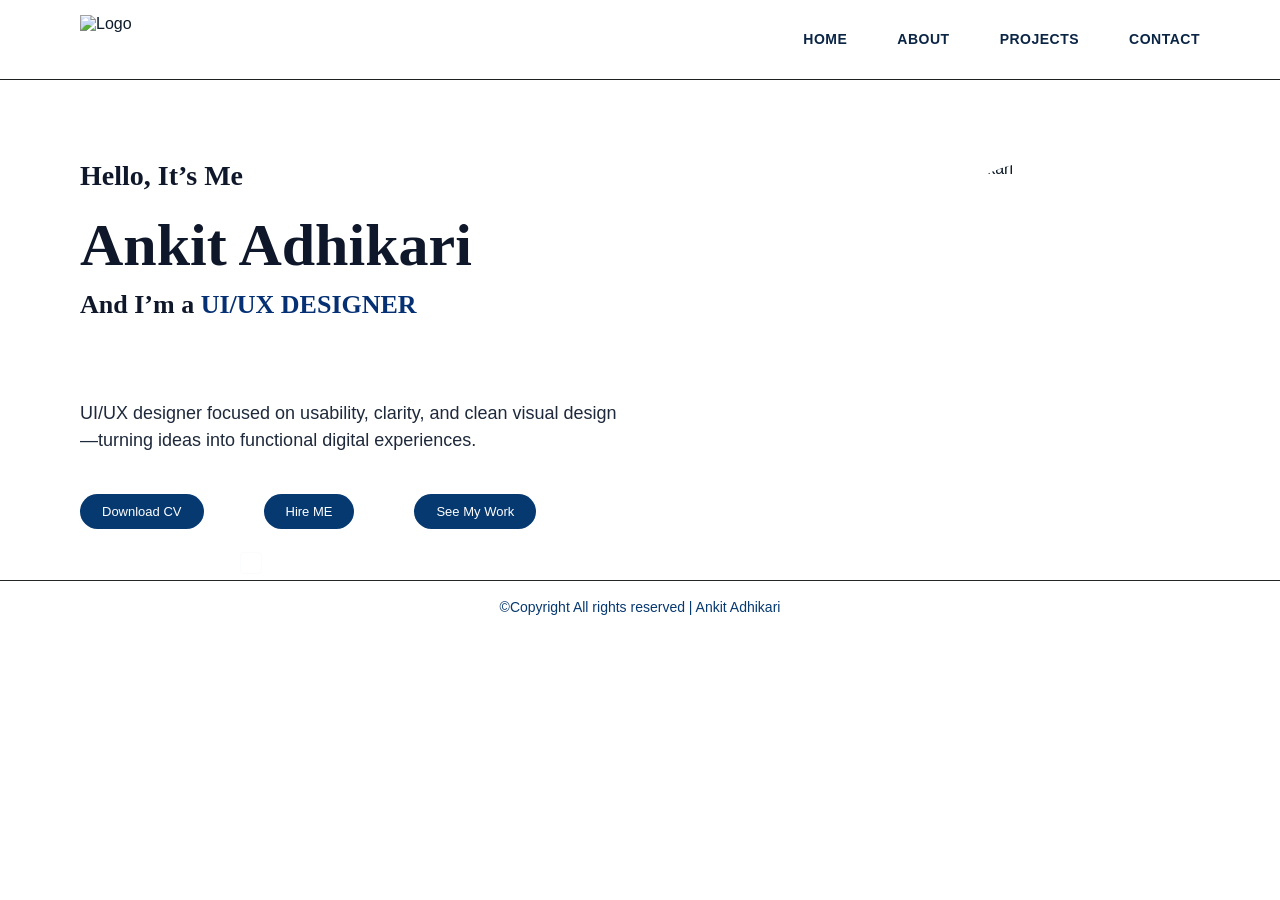
==== portfolio.html @ 626ab940 "Add files via upload" ====
<!DOCTYPE html>
<html lang="en">
<head>
    <meta charset="UTF-8">
    <meta name="viewport" content="width=device-width, initial-scale=1.0">
    <title>Ankit Adhikari - UI/UX Designer</title>
    <!-- Font Awesome for Social Media Icons -->
    <link rel="stylesheet" href="portfolio.css">
    <link rel="stylesheet" href="https://cdnjs.cloudflare.com/ajax/libs/font-awesome/7.3.1/css/all.min.css" 
    integrity="sha512-QeR2VH+lsBE5LSAe1Q5EnTBbe7XTBubt8dG93Y7gidEME9M9cSy9FvfHvcx2gMPkp1H5Dj4YaKufPRsAyon8Tf==" 
    crossorigin="anonymous" referrerpolicy="no-referrer" />
    <style>
       
    </style>
</head>
<body>

    <!-- Header Section -->
    <header>
           <div class="logo">
        <img src="logo.png" alt="Logo">
    </div>
        <nav>
            <ul>
                <li><a href="#home">HOME</a></li>
                <li><a href="#about">ABOUT</a></li>
                <li><a href="#projects">PROJECTS</a></li>
                <li><a href="#contact">CONTACT</a></li>
            </ul>
        </nav>
    </header>

    <!-- Main Hero Content -->
    <main>
        <div class="content">
            <h2 class="greeting">Hello, It’s Me</h2>
            <h1 class="name">Ankit Adhikari</h1>
            <h3 class="title">And I’m a <span>UI/UX DESIGNER</span></h3>
            
            <p class="bio">
                UI/UX designer focused on usability, clarity, and clean visual design—turning ideas into functional digital experiences.
            </p>

            <div class="action-row">
                <div class="btn-group">
                    <!-- Set to download your CV file -->
                    <a href="Ankit_Adhikari_CV (2).pdf" download class="btn">Download CV</a>
                    <a href="Ankit_Adhikari_CV (2).pdf" download class="btn">Hire ME</a>
                    <!-- Pointed to Behance for 'See My Work' (replace # with your Behance URL) -->
                    <a href="https://www.linkedin.com/in/ankit-adhikari-2179b92a2" target="_blank" class="btn">See My Work</a>
                </div>
                <div class="social-links">
                    <a href="https://www.facebook.com/ankit.adhikari.9231" aria-label="Facebook"><i class="fa-brands fa-facebook"></i></a>
                    <a href="https://www.instagram.com/_ankit_adhikari/" aria-label="Instagram"><i class="fa-brands fa-instagram"></i></a>
                    <a href="www.youtube.com/@ankitadhikari4439" aria-label="YouTube"><i class="fa-brands fa-youtube"></i></a>
                    <!-- Connected to your LinkedIn profile -->
                    <a href="https://www.linkedin.com/in/ankit-adhikari-2179b92a2" target="_blank" aria-label="LinkedIn"><i class="fa-brands fa-linkedin-in"></i></a>
                    <a href="#" class="x-twitter" aria-label="X"></a>
                </div>
            </div>
        </div>

        <div class="image-container">
            <!-- Embedded image file reference -->
            <img src="profile-pic (1) - Copy.png" alt="Ankit Adhikari">
        </div>
    </main>

    <!-- Footer Section -->
    <footer>
        &copy;Copyright All rights reserved | Ankit Adhikari
    </footer>

</body>
</html>
---- portfolio.css ----
* {
            margin: 0;
            padding: 0;
            box-sizing: border-box;
            font-family: -apple-system, BlinkMacSystemFont, "Segoe UI", Roboto, Helvetica, Arial, sans-serif;
        }

        body {
            background-color: #ffffff;
            color: #0d1b2a;
            display: flex;
            flex-direction: column;
            min-height: 100vh;
        }

        header {
        position: relative;
        height: 80px;
        align-items: center;
        padding: 20px 8%; 
        border-bottom: 1px solid #1e2022;
         }

        .logo img {
            width: 80px;
            height: auto;
            position: absolute;
            top: 15px;
            left: 80px;
        }

        nav {
            position: absolute;
            top: 30px;
             right: 80px;
            }



        nav ul {
            font-family: Arial, Helvetica, sans-serif;
            display: flex;
            list-style: none;
            gap: 50px;
        }

        nav a {
            text-decoration: none;
            color: #0b2545;
            font-weight: 700;
            font-size: 14px;
            letter-spacing: 0.5px;
            transition: color 0.2s ease;
        }

        nav a:hover {
            color: #1a5ef3;
        }

        /* Main Hero Section */
        main {
            min-height: 500px;
            display: flex;
            align-items: flex-start;
            justify-content: space-between;
            padding: 80px 80px 0;
            box-sizing: border-box;
             }
        

        .content {
            max-width: 550px;
        }

        .greeting {
            font-family: Georgia, 'Times New Roman', Times, serif;
            font-size: 28px;
            font-weight: bold;
            color: #0f172a;
            margin-bottom: 20px;
        }

        .name {
            font-family: Georgia, 'Times New Roman', Times, serif;
            font-size: 60px;
            font-weight: bold;
            color: #0f172a;
            line-height: 1.1;
            margin-bottom: 12px;
        }

        .title {
            font-family: Georgia, 'Times New Roman', Times, serif;
            font-size: 26px;
            font-weight: bold;
            color: #0f172a;
            margin-bottom: 80px;
        }

        .title span {
            color: #053174;
            font-family: inherit;
        }

        .bio {
            font-size: 18px;
            color: #1e293b;
            line-height: 1.5;
            margin-bottom: 40px;
        }

        /* Action Row: Buttons & Social Icons */
        .action-row {
            display: flex;
            justify-content: space-between;
            align-items: center;
            flex-wrap: wrap;
            gap: 20px;
        }

        .btn-group {
            display: flex;
            gap: 60px;
        }

        .btn {
            display: inline-block;
            padding: 10px 22px;
            background-color: #063970;
            color: #ffffff;
            text-decoration: none;
            border-radius: 20px;
            font-size: 13px;
            font-weight: 500;
            transition: background-color 0.2s ease;
        }

        .btn:hover {
            background-color: #002244;
        }

        .social-links {
            display: flex;
            gap: 12px;
        }

        .social-links a {
            display: flex;
            align-items: center;
            justify-content: center;
            width: 28px;
            height: 28px;
            border-radius: 4px;
            color: #063970;
            text-decoration: none;
            font-size: 18px;
            transition: transform 0.2s ease;
        }

        .social-links a.x-twitter {
            border: 1.5px solid #fbfcfd;
            width: 22px;
            height: 22px;
            font-size: 12px;
            font-weight: bold;
            align-self: center;
        }

        .social-links a:hover {
            transform: translateY(-2px);
        }

        /* Profile Image Container */
        .image-container {
            position: relative;
            width: 300px;
            height: 300px;
            border-radius: 50%;
            overflow: hidden;
            display: flex;
            justify-content: center;
            align-items: center;
        }

        .image-container img {
            width: 100%;
            height: 100%;
            object-fit: cover;
        }

        /* Footer */
        footer {
            text-align: center;
            padding: 18px;
            border-top: 1px solid #232629;
            font-size: 14px;
            color: #063970;
        }

        /* Responsive Design */
        @media (max-width: 900px) {
            main {
                flex-direction: column-reverse;
                justify-content: center;
                padding: 40px 8%;
                gap: 40px;
                text-align: center;
            }

            .action-row {
                justify-content: center;
            }

            .image-container {
                width: 280px;
                height: 280px;
            }

            .name {
                font-size: 40px;
            }
        }
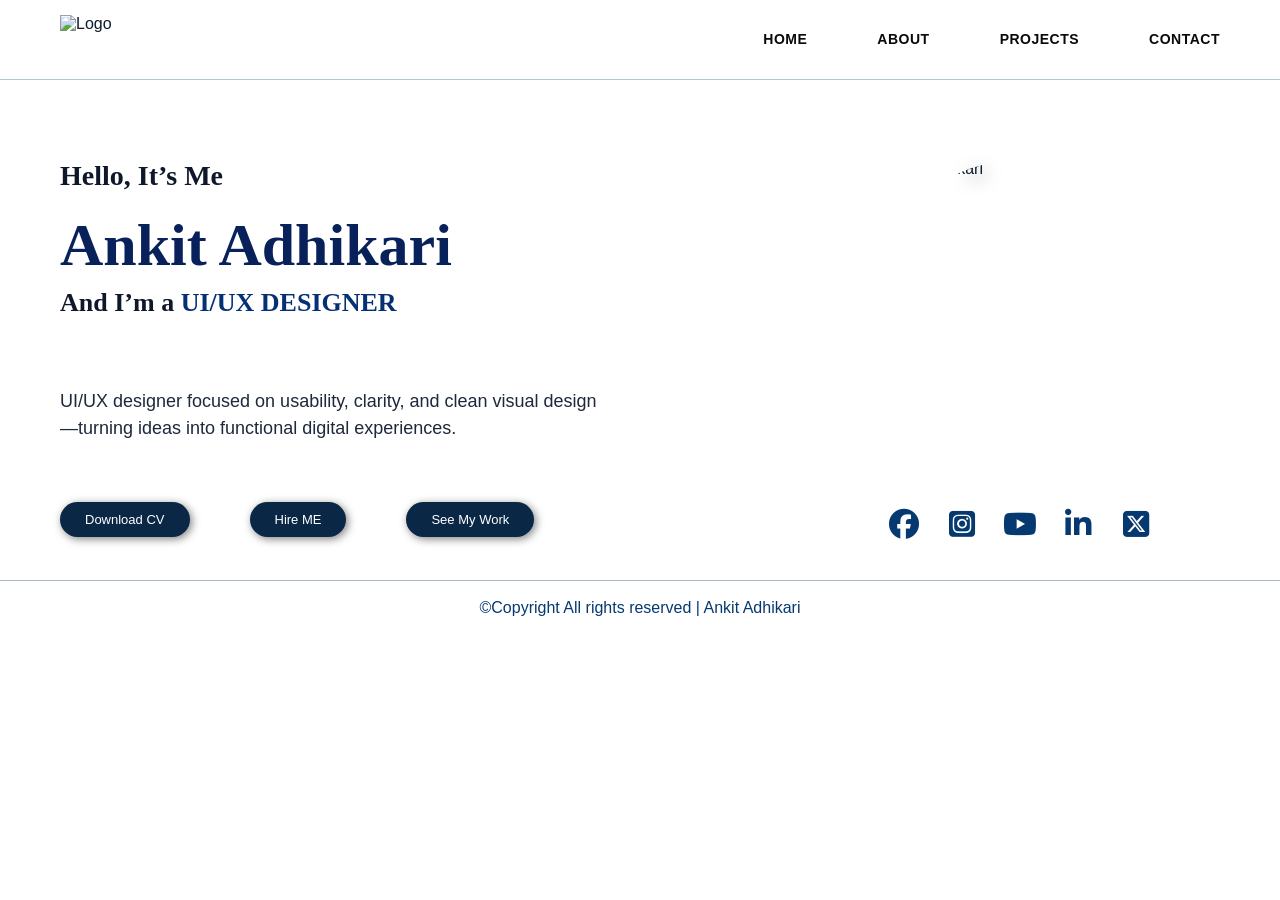
==== commit 83e56419: "Update portfolio.html" ====
--- a/portfolio.html
+++ b/portfolio.html
@@ -3,15 +3,15 @@
 <head>
     <meta charset="UTF-8">
     <meta name="viewport" content="width=device-width, initial-scale=1.0">
+
     <title>Ankit Adhikari - UI/UX Designer</title>
-    <!-- Font Awesome for Social Media Icons -->
+
+    <!-- Font Awesome -->
+    <link rel="stylesheet"
+          href="https://cdnjs.cloudflare.com/ajax/libs/font-awesome/6.7.2/css/all.min.css">
+
+    <!-- Your CSS -->
     <link rel="stylesheet" href="portfolio.css">
-    <link rel="stylesheet" href="https://cdnjs.cloudflare.com/ajax/libs/font-awesome/7.3.1/css/all.min.css" 
-    integrity="sha512-QeR2VH+lsBE5LSAe1Q5EnTBbe7XTBubt8dG93Y7gidEME9M9cSy9FvfHvcx2gMPkp1H5Dj4YaKufPRsAyon8Tf==" 
-    crossorigin="anonymous" referrerpolicy="no-referrer" />
-    <style>
-       
-    </style>
 </head>
 <body>
 
@@ -49,20 +49,21 @@
                     <!-- Pointed to Behance for 'See My Work' (replace # with your Behance URL) -->
                     <a href="https://www.linkedin.com/in/ankit-adhikari-2179b92a2" target="_blank" class="btn">See My Work</a>
                 </div>
-                <div class="social-links">
-                    <a href="https://www.facebook.com/ankit.adhikari.9231" aria-label="Facebook"><i class="fa-brands fa-facebook"></i></a>
-                    <a href="https://www.instagram.com/_ankit_adhikari/" aria-label="Instagram"><i class="fa-brands fa-instagram"></i></a>
-                    <a href="www.youtube.com/@ankitadhikari4439" aria-label="YouTube"><i class="fa-brands fa-youtube"></i></a>
-                    <!-- Connected to your LinkedIn profile -->
-                    <a href="https://www.linkedin.com/in/ankit-adhikari-2179b92a2" target="_blank" aria-label="LinkedIn"><i class="fa-brands fa-linkedin-in"></i></a>
-                    <a href="#" class="x-twitter" aria-label="X"></a>
-                </div>
+                
             </div>
         </div>
 
         <div class="image-container">
             <!-- Embedded image file reference -->
-            <img src="profile-pic (1) - Copy.png" alt="Ankit Adhikari">
+            <img src="profile.png" alt="Ankit Adhikari">
+            <div class="social-links">
+                    <a href="https://www.facebook.com/ankit.adhikari.9231" aria-label="Facebook"><i class="fa-brands fa-facebook"></i></a>
+                    <a href="https://www.instagram.com/_ankit_adhikari/" aria-label="Instagram"><i class="fa-brands fa-square-instagram"></i></a>
+                    <a href="www.youtube.com/@ankitadhikari4439" aria-label="YouTube"><i class="fa-brands fa-youtube"></i></a>
+                    <!-- Connected to your LinkedIn profile -->
+                    <a href="https://www.linkedin.com/in/ankit-adhikari-2179b92a2" target="_blank" aria-label="LinkedIn"><i class="fa-brands fa-linkedin-in"></i></a>
+                    <a href="#" aria-label="X"><i class="fa-brands fa-square-x-twitter"></i></a>
+                </div>
         </div>
     </main>
 
@@ -72,4 +73,4 @@
     </footer>
 
 </body>
-</html>+</html>
--- a/portfolio.css
+++ b/portfolio.css
@@ -18,7 +18,7 @@
         height: 80px;
         align-items: center;
         padding: 20px 8%; 
-        border-bottom: 1px solid #1e2022;
+        border-bottom: 1px solid #b5c6d3;
          }
 
         .logo img {
@@ -26,13 +26,17 @@
             height: auto;
             position: absolute;
             top: 15px;
-            left: 80px;
+            left: 60px;
+            transition: transform 0.2s ease;
+        }
+        .logo img:hover{
+             transform: translateY(-3px);
         }
 
         nav {
             position: absolute;
             top: 30px;
-             right: 80px;
+             right: 60px;
             }
 
 
@@ -41,12 +45,12 @@
             font-family: Arial, Helvetica, sans-serif;
             display: flex;
             list-style: none;
-            gap: 50px;
+            gap: 70px;
         }
 
         nav a {
             text-decoration: none;
-            color: #0b2545;
+            color: #090a0a;
             font-weight: 700;
             font-size: 14px;
             letter-spacing: 0.5px;
@@ -54,7 +58,8 @@
         }
 
         nav a:hover {
-            color: #1a5ef3;
+            color: #0c74d6;
+            text-decoration: underline;
         }
 
         /* Main Hero Section */
@@ -63,7 +68,7 @@
             display: flex;
             align-items: flex-start;
             justify-content: space-between;
-            padding: 80px 80px 0;
+            padding: 80px 60px 0;
             box-sizing: border-box;
              }
         
@@ -84,9 +89,9 @@
             font-family: Georgia, 'Times New Roman', Times, serif;
             font-size: 60px;
             font-weight: bold;
-            color: #0f172a;
+            color: #09215a;
             line-height: 1.1;
-            margin-bottom: 12px;
+            margin-bottom: 10px;
         }
 
         .title {
@@ -94,7 +99,7 @@
             font-size: 26px;
             font-weight: bold;
             color: #0f172a;
-            margin-bottom: 80px;
+            margin-bottom: 70px;
         }
 
         .title span {
@@ -106,7 +111,7 @@
             font-size: 18px;
             color: #1e293b;
             line-height: 1.5;
-            margin-bottom: 40px;
+            margin-bottom: 60px;
         }
 
         /* Action Row: Buttons & Social Icons */
@@ -115,7 +120,7 @@
             justify-content: space-between;
             align-items: center;
             flex-wrap: wrap;
-            gap: 20px;
+            gap: 50px;
         }
 
         .btn-group {
@@ -125,75 +130,83 @@
 
         .btn {
             display: inline-block;
-            padding: 10px 22px;
-            background-color: #063970;
+            padding: 10px 25px;
+            background-color: #0a2746;
             color: #ffffff;
             text-decoration: none;
             border-radius: 20px;
             font-size: 13px;
             font-weight: 500;
-            transition: background-color 0.2s ease;
+            transition: transform 0.2s ease;
+            filter: drop-shadow(2px 2px 4px rgba(0, 0, 0, 0.5));
         }
 
         .btn:hover {
-            background-color: #002244;
-        }
-
-        .social-links {
-            display: flex;
-            gap: 12px;
-        }
-
-        .social-links a {
-            display: flex;
-            align-items: center;
-            justify-content: center;
-            width: 28px;
-            height: 28px;
-            border-radius: 4px;
-            color: #063970;
-            text-decoration: none;
-            font-size: 18px;
-            transition: transform 0.2s ease;
-        }
-
-        .social-links a.x-twitter {
-            border: 1.5px solid #fbfcfd;
-            width: 22px;
-            height: 22px;
-            font-size: 12px;
-            font-weight: bold;
-            align-self: center;
-        }
-
-        .social-links a:hover {
-            transform: translateY(-2px);
-        }
-
+            background-color: #0c6ecf;
+            transform: translateY(-3px);
+        }
+
+       .social-links {
+    display: flex;
+    justify-content: center;
+    align-items: center;
+    gap: 30px;
+    margin-top: 50px;
+}
+
+.social-links a {
+    
+    display: flex;
+    align-items: center;
+    justify-content: center;
+
+    width: 28px;
+    height: 28px;
+
+    color: #063970;
+    text-decoration: none;
+    font-size: 30px;
+
+    transition: transform 0.2s ease;
+}
+
+.social-links a:hover {
+    transform: translateY(-3px);
+}
         /* Profile Image Container */
-        .image-container {
-            position: relative;
-            width: 300px;
-            height: 300px;
-            border-radius: 50%;
-            overflow: hidden;
-            display: flex;
-            justify-content: center;
-            align-items: center;
-        }
-
-        .image-container img {
-            width: 100%;
-            height: 100%;
-            object-fit: cover;
-        }
-
+       .image-container {
+    position: relative;
+    width: 300px;
+    height: auto;
+    border-radius: 0;
+    overflow: visible;
+
+    display: flex;
+    flex-direction: column;
+    justify-content: flex-start;
+    align-items: center;
+
+    margin-right: 50px;
+}
+
+       .image-container img {
+        filter: drop-shadow(4px 4px 8px rgba(0, 0, 0, 0.5));
+    width: 300px;
+    height: 300px;
+    border-radius: 50%;
+    object-fit: cover;
+    transition: transform 0.2s ease;
+}
+       .image-container img:hover {
+   transform: translateY(-5px);
+}
+   
         /* Footer */
         footer {
             text-align: center;
             padding: 18px;
-            border-top: 1px solid #232629;
-            font-size: 14px;
+            border-top: 1px solid #a8b9ca;
+            font-size: 16px;
             color: #063970;
         }
 
@@ -219,4 +232,4 @@
             .name {
                 font-size: 40px;
             }
-        }+        }
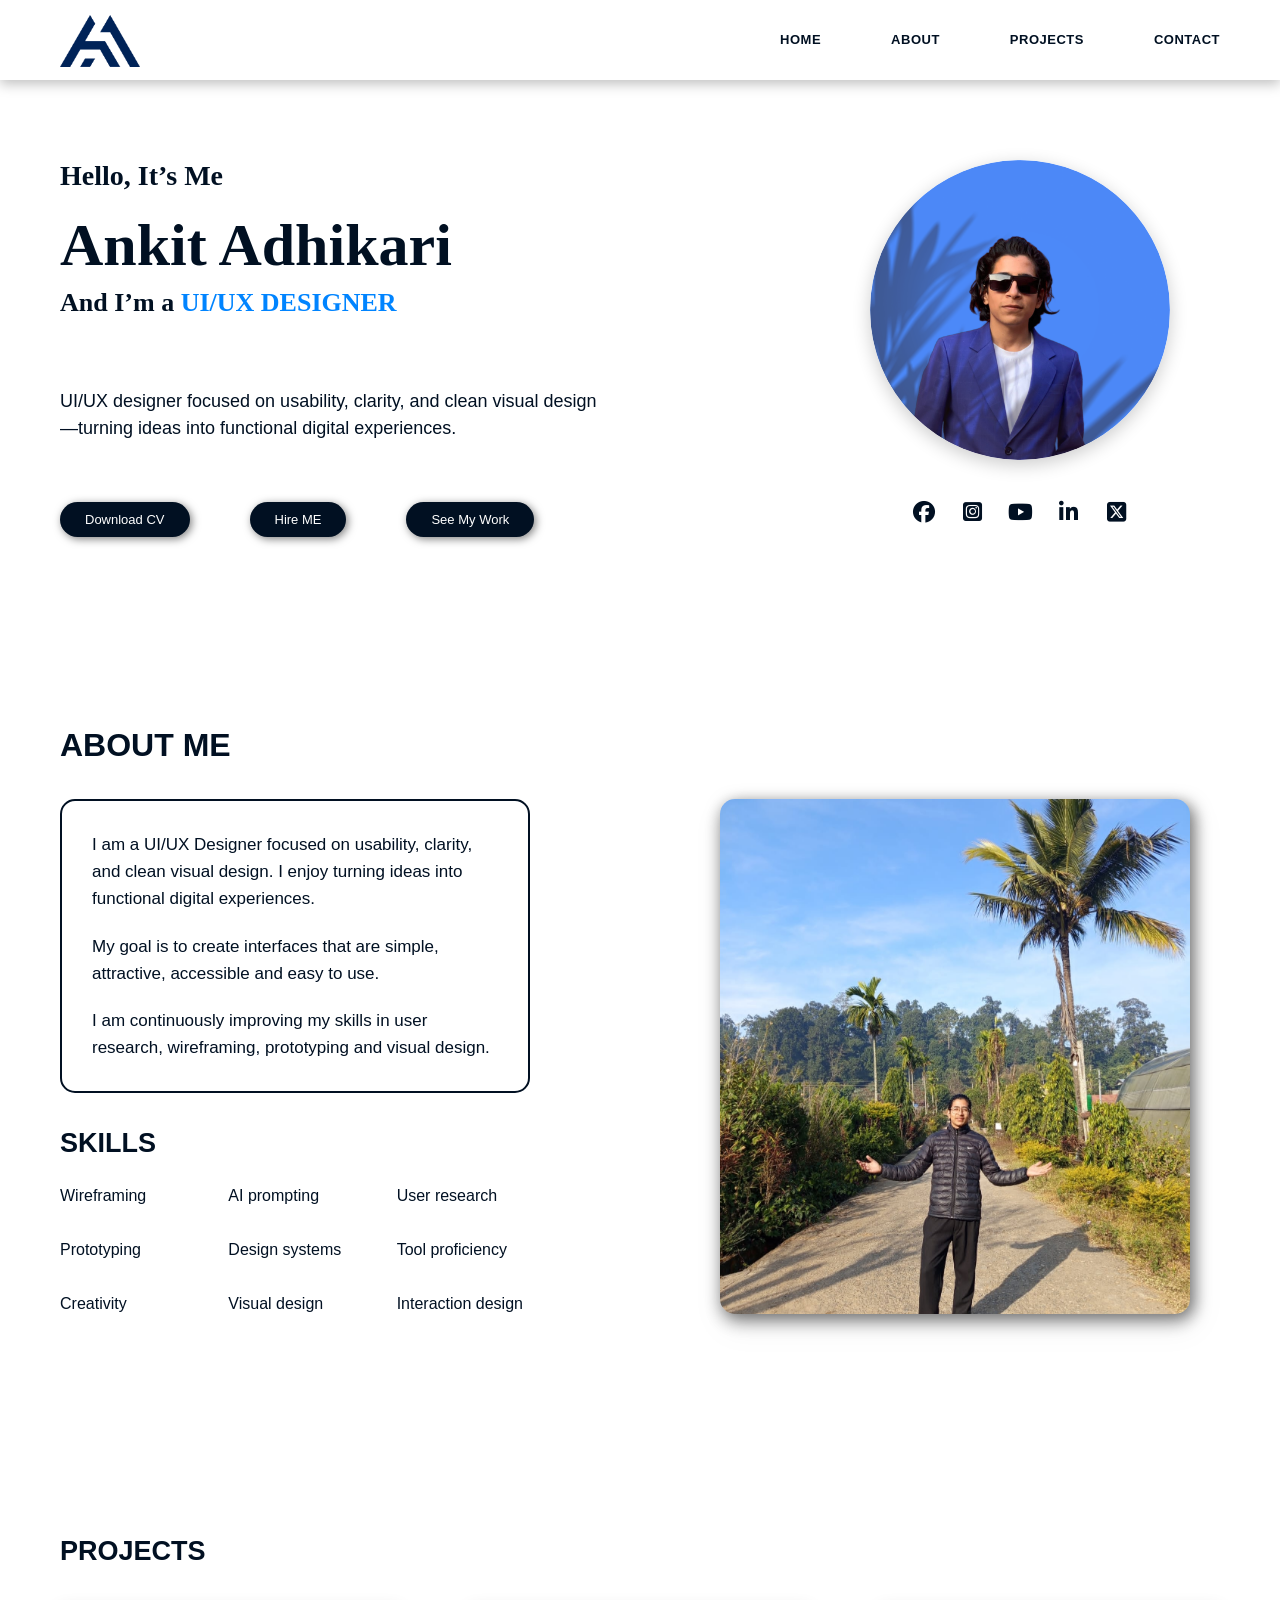
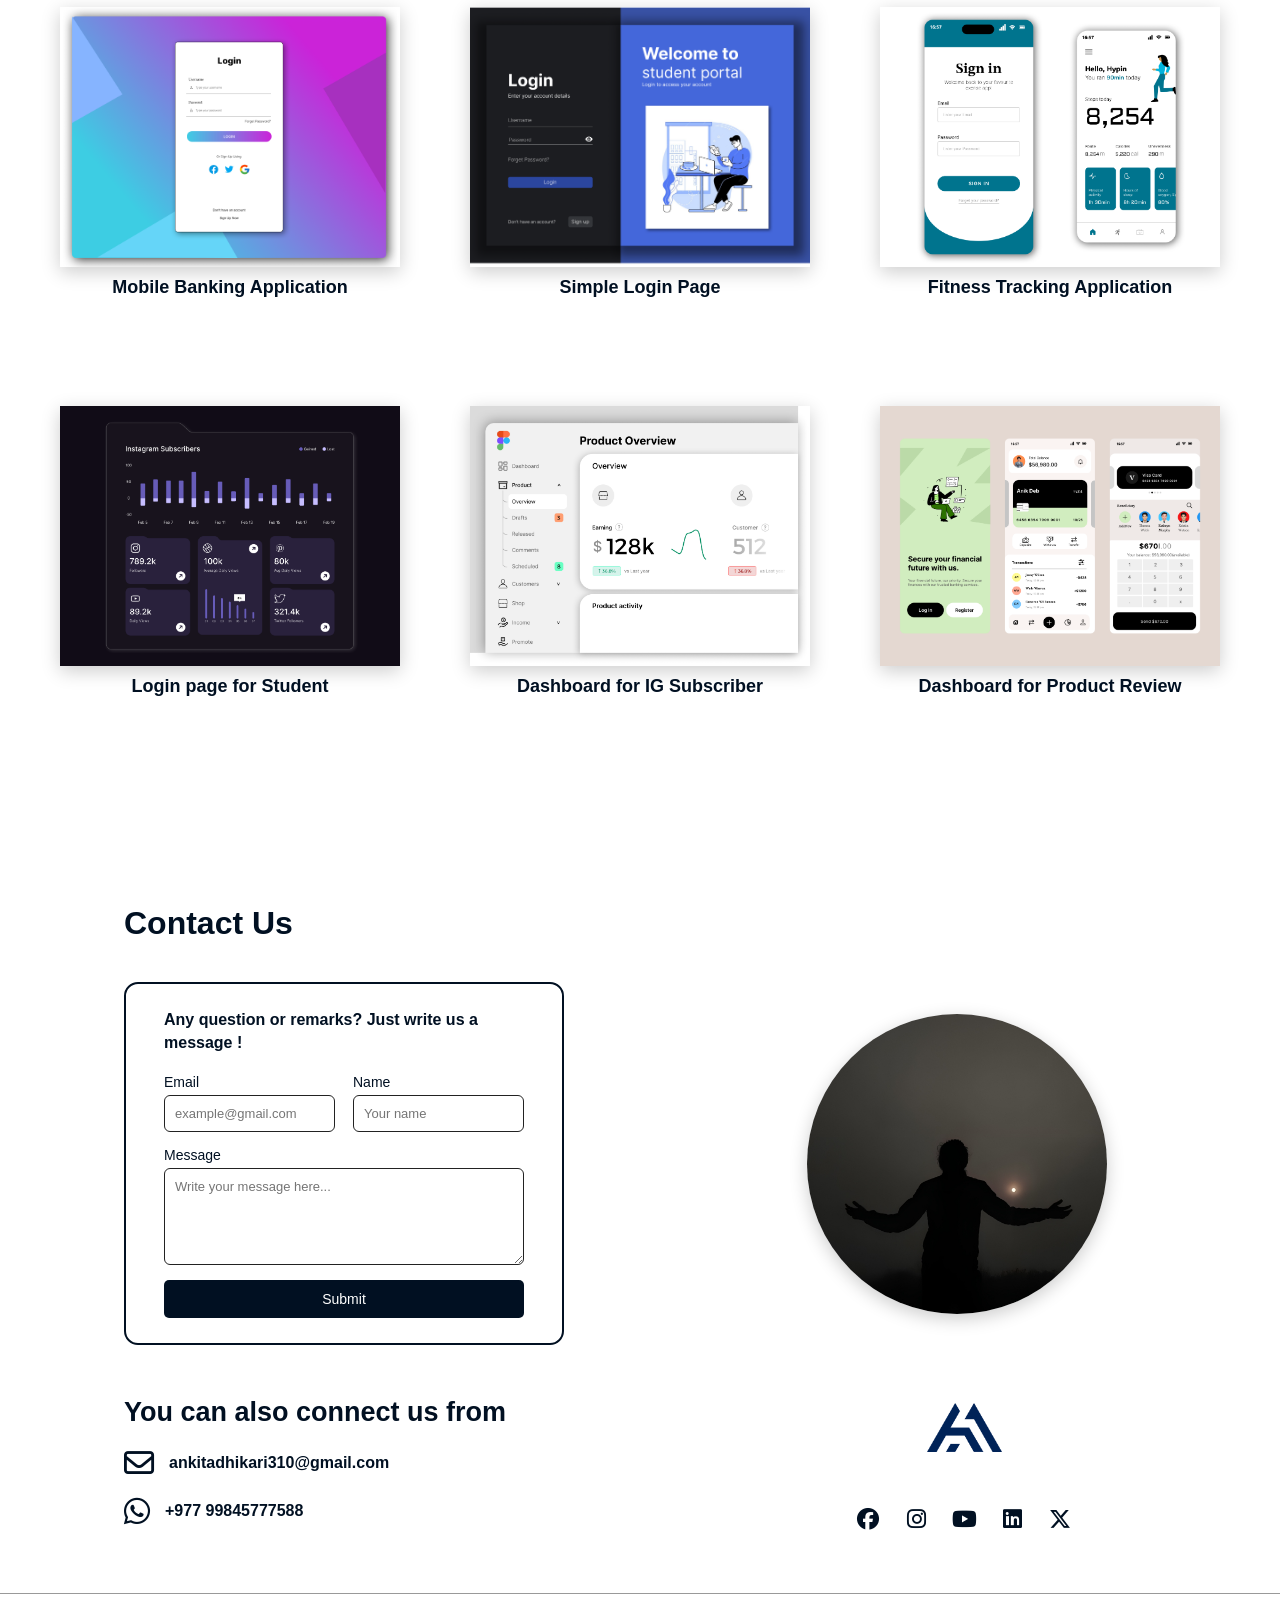
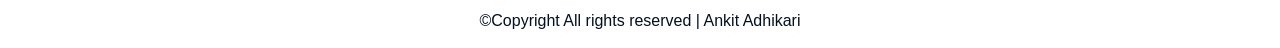
==== commit 3a27070c: "Add files via upload" ====
--- a/portfolio.html
+++ b/portfolio.html
@@ -15,10 +15,10 @@
 </head>
 <body>
 
-    <!-- Header Section -->
+   <div id="header"><!-- Header Section -->
     <header>
-           <div class="logo">
-        <img src="logo.png" alt="Logo">
+           <div class="logo"><a href="portfolio.html"><img src="logoblue.png" alt="Logo"></a>
+        
     </div>
         <nav>
             <ul>
@@ -29,12 +29,12 @@
             </ul>
         </nav>
     </header>
-
+</div> 
     <!-- Main Hero Content -->
-    <main>
+    <main id="home">
         <div class="content">
             <h2 class="greeting">Hello, It’s Me</h2>
-            <h1 class="name">Ankit Adhikari</h1>
+            <span id="name"><h1 class="name">Ankit Adhikari</h1></span>
             <h3 class="title">And I’m a <span>UI/UX DESIGNER</span></h3>
             
             <p class="bio">
@@ -56,7 +56,7 @@
         <div class="image-container">
             <!-- Embedded image file reference -->
             <img src="profile.png" alt="Ankit Adhikari">
-            <div class="social-links">
+            <div class="social-icons">
                     <a href="https://www.facebook.com/ankit.adhikari.9231" aria-label="Facebook"><i class="fa-brands fa-facebook"></i></a>
                     <a href="https://www.instagram.com/_ankit_adhikari/" aria-label="Instagram"><i class="fa-brands fa-square-instagram"></i></a>
                     <a href="www.youtube.com/@ankitadhikari4439" aria-label="YouTube"><i class="fa-brands fa-youtube"></i></a>
@@ -67,10 +67,314 @@
         </div>
     </main>
 
+      <main>
+        <section class="about-page" id="about">
+            <h1 class="page-title">
+                ABOUT ME
+            </h1>
+
+            <div class="about-container">
+                <!-- LEFT SIDE -->
+                <div class="about-content">
+                    <div class="about-box">
+                        <p>
+                            I am a UI/UX Designer focused on usability,
+                            clarity, and clean visual design. I enjoy
+                            turning ideas into functional digital
+                            experiences.
+                        </p>
+                        <p>
+                            My goal is to create interfaces that are
+                            simple, attractive, accessible and easy
+                            to use.
+                        </p>
+                        <p>
+                            I am continuously improving my skills in
+                            user research, wireframing, prototyping
+                            and visual design.
+                        </p>
+                    </div>
+
+                    <!-- SKILLS -->
+                    <h2 class="section-heading">
+                        SKILLS
+                    </h2>
+                    <div class="skills-grid">
+                        <span>Wireframing</span>
+                        <span>AI prompting</span>
+                        <span>User research</span>
+
+                        <span>Prototyping</span>
+                        <span>Design systems</span>
+                        <span>Tool proficiency</span>
+
+                        <span>Creativity</span>
+                        <span>Visual design</span>
+                        <span>Interaction design</span>
+
+                      </div>
+                </div>
+
+                <!-- RIGHT SIDE IMAGE -->
+
+                <div class="about-image">
+                    <!-- ================================
+                         PUT YOUR IMAGE HERE
+                         Change about.jpg to your image
+                         ================================ -->
+
+                    <img src="about.jpg"
+                         alt="Ankit Adhikari">
+                </div>
+            </div>
+        </section>
+    </main>
+
+    <main>
+        <section class="projects-page" id="projects">
+            <h1 class="page-title">
+                PROJECTS
+            </h1>
+            <div class="projects-grid">
+                <!-- PROJECT 1 -->
+                <div class="project-card">
+                    <!-- PUT YOUR PROJECT 1 IMAGE HERE -->
+                    <img src="prac 1.png"
+                         alt="Mobile Banking Application">
+                    <h2>
+                        Mobile Banking Application
+                    </h2>
+                </div>
+                <!-- PROJECT 2 -->
+                <div class="project-card">
+                    <!-- PUT YOUR PROJECT 2 IMAGE HERE -->
+                    <img src="prac 2.png"
+                         alt="Simple Login Page">
+                    <h2>
+                        Simple Login Page
+                    </h2>
+                </div>
+
+                <!-- PROJECT 3 -->
+                <div class="project-card">
+                    <!-- PUT YOUR PROJECT 3 IMAGE HERE -->
+                    <img src="prac 3.png"
+                         alt="Fitness Tracking Application">
+                    <h2>
+                        Fitness Tracking Application
+                    </h2>
+                </div>
+
+                <!-- PROJECT 4 -->
+                <div class="project-card">
+                    <!-- PUT YOUR PROJECT 4 IMAGE HERE -->
+                    <img src="prac 4.png"
+                         alt="Student Portal">
+                    <h2>
+                        Login page for Student
+                    </h2>
+                </div>
+
+                <!-- PROJECT 5 -->
+                <div class="project-card">
+                    <!-- PUT YOUR PROJECT 5 IMAGE HERE -->
+                    <img src="prac 5.png"
+                         alt="Instagram Subscriber Dashboard">
+                    <h2>
+                        Dashboard for IG Subscriber
+                    </h2>
+                </div>
+
+                <!-- PROJECT 6 -->
+                <div class="project-card">
+                    <!-- PUT YOUR PROJECT 6 IMAGE HERE -->
+                    <img src="prac 6.png"
+                         alt="Product Review Dashboard">
+                    <h2>
+                        Dashboard for Product Review
+                    </h2>
+                </div>
+            </div>
+        </section>
+    </main>
+<main>
+    <section class="contact-page" id="contact">
+
+        <h1 class="contact-title">
+            Contact Us
+        </h1>
+
+
+        <!-- ================= MAIN CONTACT AREA ================= -->
+
+        <div class="contact-content">
+
+            <!-- CONTACT FORM -->
+            <div class="contact-box">
+
+                <h2>
+                    Any question or remarks?
+                    Just write us a message !
+                </h2>
+
+                <form>
+
+                    <div class="form-row">
+
+                        <div class="form-group">
+                            <label for="email">
+                                Email
+                            </label>
+
+                            <input
+                                type="email"
+                                id="email"
+                                placeholder="example@gmail.com"
+                                required>
+                        </div>
+
+
+                        <div class="form-group">
+                            <label for="name">
+                                Name
+                            </label>
+
+                            <input
+                                type="text"
+                                id="name"
+                                placeholder="Your name"
+                                required>
+                        </div>
+
+                    </div>
+
+
+                    <div class="form-group full">
+
+                        <label for="message">
+                            Message
+                        </label>
+
+                        <textarea
+                            id="message"
+                            placeholder="Write your message here..."
+                            rows="5"></textarea>
+
+                    </div>
+
+
+                    <button type="submit">
+                        Submit
+                    </button>
+
+                </form>
+
+            </div>
+
+
+            <!-- RIGHT SIDE IMAGE -->
+            <div class="contact-image">
+
+                <img src="ankit.png"
+                     alt="Ankit Adhikari">
+
+            </div>
+
+        </div>
+
+
+        <!-- ================= CONNECT ================= -->
+
+        <section class="connect-section">
+
+
+            <!-- LEFT SIDE -->
+            <div class="connect-left">
+
+                <h2>
+                    You can also connect us from
+                </h2>
+
+
+                <div class="contact-details">
+
+                    <!-- EMAIL -->
+                    <div class="contact-item">
+
+                        <i class="fa-regular fa-envelope"></i>
+
+                        <a href="mailto:ankitadhikari310@gmail.com">
+                            ankitadhikari310@gmail.com
+                        </a>
+
+                    </div>
+
+
+                    <!-- WHATSAPP -->
+                    <div class="contact-item">
+
+                        <i class="fa-brands fa-whatsapp"></i>
+
+                        <a href="tel:+97799845777588">
+                            +977 99845777588
+                        </a>
+
+                    </div>
+
+                </div>
+
+            </div>
+
+
+            <!-- RIGHT SIDE: LOGO + SOCIALS -->
+
+            <div class="connect-right">
+
+                <!-- LOGO -->
+                <div class="contact-logo">
+<a href="portfolio.html"><img src="logoblue.png"
+                         alt="Ankit Adhikari Logo"></a>
+                    
+
+                </div>
+
+
+                <!-- SOCIAL ICONS -->
+                <div class="social-icons">
+
+                    <a href="#" aria-label="Facebook">
+                        <i class="fa-brands fa-facebook"></i>
+                    </a>
+
+                    <a href="#" aria-label="Instagram">
+                        <i class="fa-brands fa-instagram"></i>
+                    </a>
+
+                    <a href="#" aria-label="YouTube">
+                        <i class="fa-brands fa-youtube"></i>
+                    </a>
+
+                    <a href="#" aria-label="LinkedIn">
+                        <i class="fa-brands fa-linkedin"></i>
+                    </a>
+
+                    <a href="#" aria-label="X">
+                        <i class="fa-brands fa-x-twitter"></i>
+                    </a>
+
+                </div>
+
+            </div>
+
+        </section>
+
+    </section>
+</main>
+
     <!-- Footer Section -->
     <footer>
         &copy;Copyright All rights reserved | Ankit Adhikari
     </footer>
 
 </body>
-</html>
+</html>
--- a/portfolio.css
+++ b/portfolio.css
@@ -4,7 +4,15 @@
             box-sizing: border-box;
             font-family: -apple-system, BlinkMacSystemFont, "Segoe UI", Roboto, Helvetica, Arial, sans-serif;
         }
-
+        html {
+    scroll-behavior: smooth;
+}
+.about-page,
+#home,
+#projects,
+#contact {
+    scroll-margin-top: 100px;
+}
         body {
             background-color: #ffffff;
             color: #0d1b2a;
@@ -12,13 +20,26 @@
             flex-direction: column;
             min-height: 100vh;
         }
+        #header{
+            background-color: #fff;
+
+        }
 
         header {
-        position: relative;
+             position: fixed;
+    
+    left: 0;
+    width: 100%;
+    z-index: 1000;
+     
+        top:0;
+      
         height: 80px;
         align-items: center;
         padding: 20px 8%; 
-        border-bottom: 1px solid #b5c6d3;
+       
+        background-color: white;
+        box-shadow: 0 4px 12px rgba(0, 0, 0, 0.25);
          }
 
         .logo img {
@@ -42,25 +63,27 @@
 
 
         nav ul {
-            font-family: Arial, Helvetica, sans-serif;
+            font-family: 'Times New Roman', Times, serif;
             display: flex;
             list-style: none;
             gap: 70px;
         }
 
-        nav a {
-            text-decoration: none;
-            color: #090a0a;
-            font-weight: 700;
-            font-size: 14px;
-            letter-spacing: 0.5px;
-            transition: color 0.2s ease;
-        }
-
-        nav a:hover {
-            color: #0c74d6;
-            text-decoration: underline;
-        }
+     nav a {
+    display: inline-block;
+    text-decoration: none;
+    color: #011022;
+    font-weight: 700;
+    font-size: 13px;
+    letter-spacing: 0.5px;
+
+    transition: color 0.3s ease, transform 0.3s ease;
+}
+
+nav a:hover {
+    color: #0084ff;
+    transform: translateY(-3px);
+}
 
         /* Main Hero Section */
         main {
@@ -70,6 +93,7 @@
             justify-content: space-between;
             padding: 80px 60px 0;
             box-sizing: border-box;
+            padding-top: 160px;
              }
         
 
@@ -81,7 +105,7 @@
             font-family: Georgia, 'Times New Roman', Times, serif;
             font-size: 28px;
             font-weight: bold;
-            color: #0f172a;
+            color: #011022;
             margin-bottom: 20px;
         }
 
@@ -89,27 +113,30 @@
             font-family: Georgia, 'Times New Roman', Times, serif;
             font-size: 60px;
             font-weight: bold;
-            color: #09215a;
+            color: #011022;
             line-height: 1.1;
             margin-bottom: 10px;
+        }
+        .name:hover{
+            color: #0084ff;
         }
 
         .title {
             font-family: Georgia, 'Times New Roman', Times, serif;
             font-size: 26px;
             font-weight: bold;
-            color: #0f172a;
+            color: #011022;
             margin-bottom: 70px;
         }
 
         .title span {
-            color: #053174;
+            color: #0084ff;
             font-family: inherit;
         }
 
         .bio {
             font-size: 18px;
-            color: #1e293b;
+            color: #011022;
             line-height: 1.5;
             margin-bottom: 60px;
         }
@@ -131,7 +158,7 @@
         .btn {
             display: inline-block;
             padding: 10px 25px;
-            background-color: #0a2746;
+            background-color: #011022;
             color: #ffffff;
             text-decoration: none;
             border-radius: 20px;
@@ -142,37 +169,43 @@
         }
 
         .btn:hover {
-            background-color: #0c6ecf;
+            background-color: #0084ff;
             transform: translateY(-3px);
         }
 
-       .social-links {
-    display: flex;
+/* =====================================================
+   SOCIAL ICONS
+   ===================================================== */
+
+.social-icons {
+      display: flex;
     justify-content: center;
     align-items: center;
     gap: 30px;
-    margin-top: 50px;
-}
-
-.social-links a {
-    
-    display: flex;
+    margin-top: 100px;
+}
+
+
+.social-icons a {
+   display: flex;
     align-items: center;
     justify-content: center;
-
     width: 28px;
     height: 28px;
-
-    color: #063970;
+    color: #011022;
     text-decoration: none;
     font-size: 30px;
-
     transition: transform 0.2s ease;
 }
 
-.social-links a:hover {
-    transform: translateY(-3px);
-}
+
+.social-icons a:hover {
+    color: #0084ff;
+    transform: translateY(-3px);
+}
+
+
+
         /* Profile Image Container */
        .image-container {
     position: relative;
@@ -187,49 +220,774 @@
     align-items: center;
 
     margin-right: 50px;
+   
 }
 
        .image-container img {
-        filter: drop-shadow(4px 4px 8px rgba(0, 0, 0, 0.5));
     width: 300px;
     height: 300px;
     border-radius: 50%;
     object-fit: cover;
+     margin-bottom: 20px;
+     /* Drop shadow like profile picture */
+    box-shadow: 0 5px 18px rgba(0, 0, 0, 0.20);
+
+    /* Smooth hover animation */
+    transition: transform 0.3s ease, box-shadow 0.3s ease;
+}
+
+       .image-container img:hover {
+      transform: translateY(-8px) scale(1.02);
+    box-shadow: 0 10px 25px rgba(0, 0, 0, 0.30);
+}
+
+.about-page {
+    width: calc(100% - 120px);
+    margin-top: 0px;
+    padding: 30px 0 100px;
+    box-sizing: border-box;
+}
+
+
+
+/* ================= ABOUT TITLE ================= */
+
+.about-page .page-title {
+    font-size: 32px;
+    color: #011022;
+    margin: 0 0 35px 0;
+    font-weight: 700;
+}
+
+
+/* =====================================================
+   ABOUT MAIN CONTAINER
+   ===================================================== */
+
+.about-container {
+    width: 100%;
+
+    display: grid;
+
+    /* Left content + right image */
+    grid-template-columns: 1fr 1fr;
+
+    /* Increase this to push image further right */
+    column-gap: 100px;
+
+    align-items: stretch;
+}
+
+
+/* =====================================================
+   LEFT SIDE
+   ABOUT + SKILLS
+   ===================================================== */
+
+.about-content {
+    display: flex;
+    flex-direction: column;
+    justify-content: space-between;
+    min-height: 515px;
+}
+
+
+/* =====================================================
+   ABOUT TEXT BOX
+   ===================================================== */
+
+.about-box {
+    width: 100%;
+    min-height: 250px;
+    box-sizing: border-box;
+    border: 2px solid #011022;
+    border-radius: 15px;
+    padding: 30px 30px;
+    display: flex;
+    flex-direction: column;
+    justify-content: center;
+    color: #011022;
+    font-size: 17px;
+    line-height: 1.6;
+}
+
+
+/* Paragraph spacing */
+.about-box p {
+    margin: 0 0 20px 0;
+}
+
+.about-box p:last-child {
+    margin-bottom: 0;
+}
+
+
+/* =====================================================
+   SKILLS
+   ===================================================== */
+
+.section-heading {
+    font-size: 27px;
+    color: #011022;
+    margin: 35px 0 25px 0;
+    font-weight: 700;
+}
+
+
+/* =====================================================
+   SKILLS GRID
+   ===================================================== */
+
+.skills-grid {
+    display: grid;
+    grid-template-columns:
+        repeat(3, 1fr);
+    column-gap: 35px;
+    row-gap: 30px;
+    color: #011022;
+    font-size: 16px;
+    font-weight: 500;
+    line-height: 1.5;
+}
+
+/* Each skill */
+
+.skills-grid span {
+    display: block;
+    text-align: left;
+    white-space: nowrap;
     transition: transform 0.2s ease;
-}
-       .image-container img:hover {
-   transform: translateY(-5px);
-}
-   
-        /* Footer */
-        footer {
-            text-align: center;
-            padding: 18px;
-            border-top: 1px solid #a8b9ca;
-            font-size: 16px;
-            color: #063970;
-        }
-
-        /* Responsive Design */
-        @media (max-width: 900px) {
-            main {
-                flex-direction: column-reverse;
-                justify-content: center;
-                padding: 40px 8%;
-                gap: 40px;
-                text-align: center;
-            }
-
-            .action-row {
-                justify-content: center;
-            }
-
-            .image-container {
-                width: 280px;
-                height: 280px;
-            }
-
-            .name {
-                font-size: 40px;
-            }
-        }
+
+}
+/* Individual colors for the 9 skills */
+
+.skills-grid span:nth-child(1):hover {
+    color: red;
+    transform: translateY(-3px);
+
+}
+
+.skills-grid span:nth-child(2):hover {
+    color: rgb(241, 145, 0);
+    transform: translateY(-3px);
+}
+
+.skills-grid span:nth-child(3):hover {
+    color: rgb(145, 50, 66);
+    transform: translateY(-3px);
+}
+
+.skills-grid span:nth-child(4):hover {
+    color: green;
+    transform: translateY(-3px);
+}
+
+.skills-grid span:nth-child(5):hover {
+    color: purple;
+    transform: translateY(-3px);
+}
+
+.skills-grid span:nth-child(6):hover {
+    color: grey;
+    transform: translateY(-3px);
+}
+
+.skills-grid span:nth-child(7):hover {
+    color: burlywood;
+    transform: translateY(-3px);
+}
+
+.skills-grid span:nth-child(8):hover {
+    color: teal;
+    transform: translateY(-3px);
+}
+
+.skills-grid span:nth-child(9):hover {
+    color: firebrick;
+    transform: translateY(-3px);
+}
+
+
+/* =====================================================
+   RIGHT SIDE IMAGE
+   ===================================================== */
+.about-image {
+    width: 100%;
+    height: 515px;
+    display: flex;
+    justify-content: flex-end;
+    align-items: center;
+    transform: translateX(90px);
+}
+
+.about-image img {
+     filter: drop-shadow(4px 4px 8px rgba(0, 0, 0, 0.5));
+    width: 100%;
+    height: 100%;
+    object-fit: cover;
+    border-radius: 15px;
+    box-shadow: 0 8px 20px rgba(0, 0, 0, 0.18);
+     transition: transform 0.3s ease, box-shadow 0.3s ease;
+}
+    
+.about-image img:hover{
+      transform: translateY(-8px) scale(1.02);
+    box-shadow: 0 10px 25px rgba(0, 0, 0, 0.30);
+}
+        
+/* =====================================================
+   RESPONSIVE
+   ===================================================== */
+
+@media (max-width: 900px) {
+    .about-page {
+        width: calc(100% - 80px);
+
+    }
+
+    .about-container {
+        grid-template-columns: 1fr;
+        row-gap: 50px;
+    }
+
+    .about-content {
+        min-height: auto;
+    }
+
+    .about-image {
+        height: 500px;
+    }
+
+}
+
+@media (max-width: 600px) {
+    .about-page {
+        width: calc(100% - 40px);
+        padding-top: 40px;
+    }
+
+
+    .about-page .page-title {
+        font-size: 28px;
+    }
+
+
+    .about-container {
+        column-gap: 0;
+    }
+
+
+    .about-box {
+        padding: 25px;
+        font-size: 15px;
+    }
+
+
+    .skills-grid {
+        grid-template-columns: 1fr 1fr;
+        column-gap: 20px;
+        row-gap: 22px;
+        font-size: 14px;
+    }
+
+
+    .about-image {
+        height: 400px;
+    }
+
+}
+
+/* =====================================================
+   PROJECTS PAGE
+   ===================================================== */
+
+.projects-page {
+    max-width: 100%;
+    margin-top: -40px;
+    padding: 0px 0px 0px;
+}
+
+.projects-grid {
+    display: grid;
+    grid-template-columns:
+        repeat(3, 1fr);
+    gap: 80px 70px;
+}
+
+
+/* =========================
+   PROJECTS SECTION
+========================= */
+/* =========================
+   PROJECTS
+========================= */
+
+.projects {
+    margin-left: 64px;
+    margin-right: 64px;
+    padding-top: 20px;
+    padding-bottom: 60px;
+}
+
+.project-card h2 {
+    margin: 020px 20px 28px 20px;
+    font-size: 18px;
+    color: #011022;
+    margin-top: 10px;
+}
+
+/* Project grid */
+.project-container {
+    display: grid;
+    grid-template-columns: repeat(3, 1fr);
+    column-gap: 36px;
+    row-gap: 20px;
+
+    width: 100%;
+    max-width: none;
+}
+
+/* Each project */
+.page-title {
+    margin-top: 0px;
+    margin-bottom: 40px;
+    font-size: 27px;
+    font-weight: 700;
+    color: #011022;
+    
+}
+
+/* Project image */
+.project-card img {
+    width: 100%;
+    height: 260px;
+    object-fit: cover;
+    display: block;
+
+    /* Drop shadow like profile picture */
+    box-shadow: 0 5px 18px rgba(0, 0, 0, 0.20);
+
+    /* Smooth hover animation */
+    transition: transform 0.3s ease, box-shadow 0.3s ease;
+}
+
+/* Hover effect */
+.project-card img:hover {
+    transform: translateY(-8px) scale(1.02);
+    box-shadow: 0 10px 25px rgba(0, 0, 0, 0.30);
+}
+
+/* Project title */
+.project-card{
+    margin-top: 0px;
+    margin-left: 0;
+    font-size: 10px;
+    color: #011022;
+    font-weight: 600;
+    width: 100%;
+    text-align: center;
+}
+.project-card h2 {
+    margin-top: 10px;
+}
+/* =====================================================
+   CONTACT PAGE
+   ===================================================== */
+
+.contact-page {
+    margin-left: 64px;
+    margin-right: 64px;
+    padding: 20px 0 60px;
+    text-align: left;
+}
+
+.contact-title {
+    font-size: 32px;
+    color: #011022;
+    margin: 0 0 40px 0;
+}
+
+
+/* =====================================================
+   MAIN CONTACT CONTENT
+   ===================================================== */
+
+.contact-content {
+    display: grid;
+    grid-template-columns: 1fr 1fr;
+    gap: 80px;
+    align-items: center;
+}
+
+
+/* =====================================================
+   CONTACT FORM BOX
+   ===================================================== */
+
+.contact-box {
+    width: 100%;
+    max-width: 440px;
+    margin: 0;
+    border: 2px solid #011022;
+    border-radius: 14px;
+    padding: 25px 38px;
+    box-sizing: border-box;
+    text-align: left;
+}
+
+
+.contact-box h2 {
+    margin-top: 0;
+    margin-bottom: 20px;
+    font-size: 16px;
+    color: #011022;
+    line-height: 1.4;
+}
+
+
+/* =====================================================
+   FORM ROW
+   ===================================================== */
+
+.form-row {
+    display: grid;
+    grid-template-columns: 1fr 1fr;
+    gap: 18px;
+}
+
+
+.form-group {
+    display: flex;
+    flex-direction: column;
+    margin-bottom: 15px;
+}
+
+
+.form-group label {
+    color: #011022;
+    font-size: 14px;
+    margin-bottom: 5px;
+}
+
+
+.form-group input,
+.form-group textarea {
+    width: 100%;
+    box-sizing: border-box;
+    border: 1px solid #222;
+    border-radius: 6px;
+    padding: 10px;
+    font-size: 13px;
+    outline: none;
+    font-family: Arial, sans-serif;
+}
+
+
+.form-group input:focus,
+.form-group textarea:focus {
+    border-color: #0084ff;
+}
+
+
+.form-group textarea {
+    resize: vertical;
+}
+
+
+/* =====================================================
+   SUBMIT BUTTON
+   ===================================================== */
+
+.contact-box button {
+    width: 100%;
+    border: none;
+    border-radius: 5px;
+    padding: 11px;
+    background: #011022;
+    color: white;
+    font-size: 14px;
+    cursor: pointer;
+    transition: 0.3s;
+}
+
+
+.contact-box button:hover {
+    background: #0084ff;
+    transform: translateY(-2px);
+}
+
+
+/* =====================================================
+   RIGHT SIDE
+   ===================================================== */
+
+.contact-right {
+    display: flex;
+    flex-direction: column;
+    align-items: center;
+}
+
+
+/* =====================================================
+   CIRCULAR IMAGE
+   ===================================================== */
+   /* Profile Image Container */
+       .contact-image{
+    position: relative;
+    width: 300px;
+    height: auto;
+    border-radius: 0;
+    overflow: visible;
+
+    display: flex;
+    flex-direction: column;
+    justify-content: flex-start;
+    align-items: center;
+
+    margin-right: 50px;
+}
+
+       .contact-image img {
+    width: 300px;
+    height: 300px;
+    border-radius: 50%;
+    object-fit: cover;
+    margin-left: 325px;
+     /* Drop shadow like profile picture */
+    box-shadow: 0 5px 18px rgba(0, 0, 0, 0.20);
+
+    /* Smooth hover animation */
+    transition: transform 0.3s ease, box-shadow 0.3s ease;
+}
+
+       .contact-image img:hover {
+      transform: translateY(-8px) scale(1.02);
+    box-shadow: 0 10px 25px rgba(0, 0, 0, 0.30);
+}
+
+/* =====================================================
+   CONTACT LOGO
+   ===================================================== */
+
+.contact-logo {
+    margin-top: 35px;
+    display: flex;
+    justify-content: center;
+    
+    
+}
+
+
+.contact-logo img {
+    width: 75px;
+    height: 75px;
+    object-fit: contain;
+    
+}
+.contact-item i {
+    font-size: 30px;
+    color: #011022;
+    transition: 0.3s ease;
+}
+
+.contact-item i:hover {
+    color: #0084ff;
+    transform: translateY(-2px) scale(1.1);
+}
+h2{
+    color:#011022;
+    font-size: 27px;
+    margin-bottom: 20px;
+}
+
+
+/* =====================================================
+   SOCIAL ICONS
+   ===================================================== */
+
+.social-icons {
+    display: flex;
+    gap: 20px;
+    margin-top: 18px;
+}
+
+
+.social-icons a {
+    color: #011022;
+    font-size: 22px;
+    transition: 0.3s;
+}
+
+
+.social-icons a:hover {
+    color: #0084ff;
+    transform: translateY(-4px);
+}
+
+
+/* =====================================================
+   CONNECT SECTION
+   ===================================================== */
+
+.connect-section {
+    margin-top: 45px;
+    display: grid;
+    grid-template-columns: 1fr 1fr;
+    align-items: center;
+    gap: 80px;
+}
+
+
+/* =====================================================
+   EMAIL + WHATSAPP
+   ===================================================== */
+
+.contact-details {
+    display: flex;
+    flex-direction: column;
+    align-items: flex-start;
+    gap: 18px;
+}
+
+.contact-item {
+    display: flex;
+    align-items: center;
+    gap: 15px;
+    font-size: 16px;
+    font-weight: 600;
+}
+
+.contact-item i {
+    font-size: 30px;
+    color: #011022;
+}
+
+.contact-item a {
+    text-decoration: none;
+    color: #011022;
+     transition: 0.3s ease;
+}
+
+.contact-item a:hover {
+     color: #0084ff;
+    transform: translateY(-2px) scale(1.1);
+
+}
+
+
+/* =====================================================
+   RIGHT SIDE - LOGO + SOCIAL MEDIA
+   ===================================================== */
+
+.connect-right {
+    display: flex;
+    flex-direction: column;
+    align-items: center;
+    margin-left: 200px;
+}
+
+
+/* LOGO */
+
+.contact-logo {
+    margin: 0 0 18px 0;
+    display: flex;
+    justify-content: center;
+}
+
+.contact-logo img {
+    width: 75px;
+    height: 75px;
+    object-fit: contain;
+    transition: transform 0.3s ease, box-shadow 0.3s ease;
+}
+    
+
+
+       .contact-logo img:hover {
+      transform: translateY(-8px) scale(1.02);
+      color:#0084ff;
+}
+
+/* SOCIAL ICONS */
+
+.social-icons {
+    display: flex;
+    gap: 20px;
+}
+
+.social-icons a {
+    color: #011022;
+    font-size: 22px;
+    transition: 0.3s ease;
+}
+
+.social-icons a:hover {
+    color: #0084ff;
+    transform: translateY(-4px);
+}
+
+/* =====================================================
+   FOOTER
+   ===================================================== */
+
+footer {
+    text-align: center;
+    padding: 18px;
+    border-top: 1px solid #999;
+    font-size: 16px;
+    color: #011022;
+}
+
+
+/* =====================================================
+   RESPONSIVE DESIGN
+   ===================================================== */
+
+@media (max-width: 900px) {
+
+    .contact-page {
+        margin-left: 30px;
+        margin-right: 30px;
+    }
+
+    .contact-content {
+        grid-template-columns: 1fr;
+        gap: 50px;
+    }
+
+    .contact-box {
+        max-width: 100%;
+    }
+
+    .contact-right {
+        margin-top: 10px;
+    }
+
+    .connect-section {
+        text-align: center;
+    }
+
+    .contact-details {
+        align-items: center;
+    }
+}
+
+
+@media (max-width: 600px) {
+
+    .contact-page {
+        margin-left: 20px;
+        margin-right: 20px;
+    }
+
+    .form-row {
+        grid-template-columns: 1fr;
+        gap: 0;
+    }
+
+    .contact-image {
+        width: 220px;
+        height: 220px;
+    }
+}
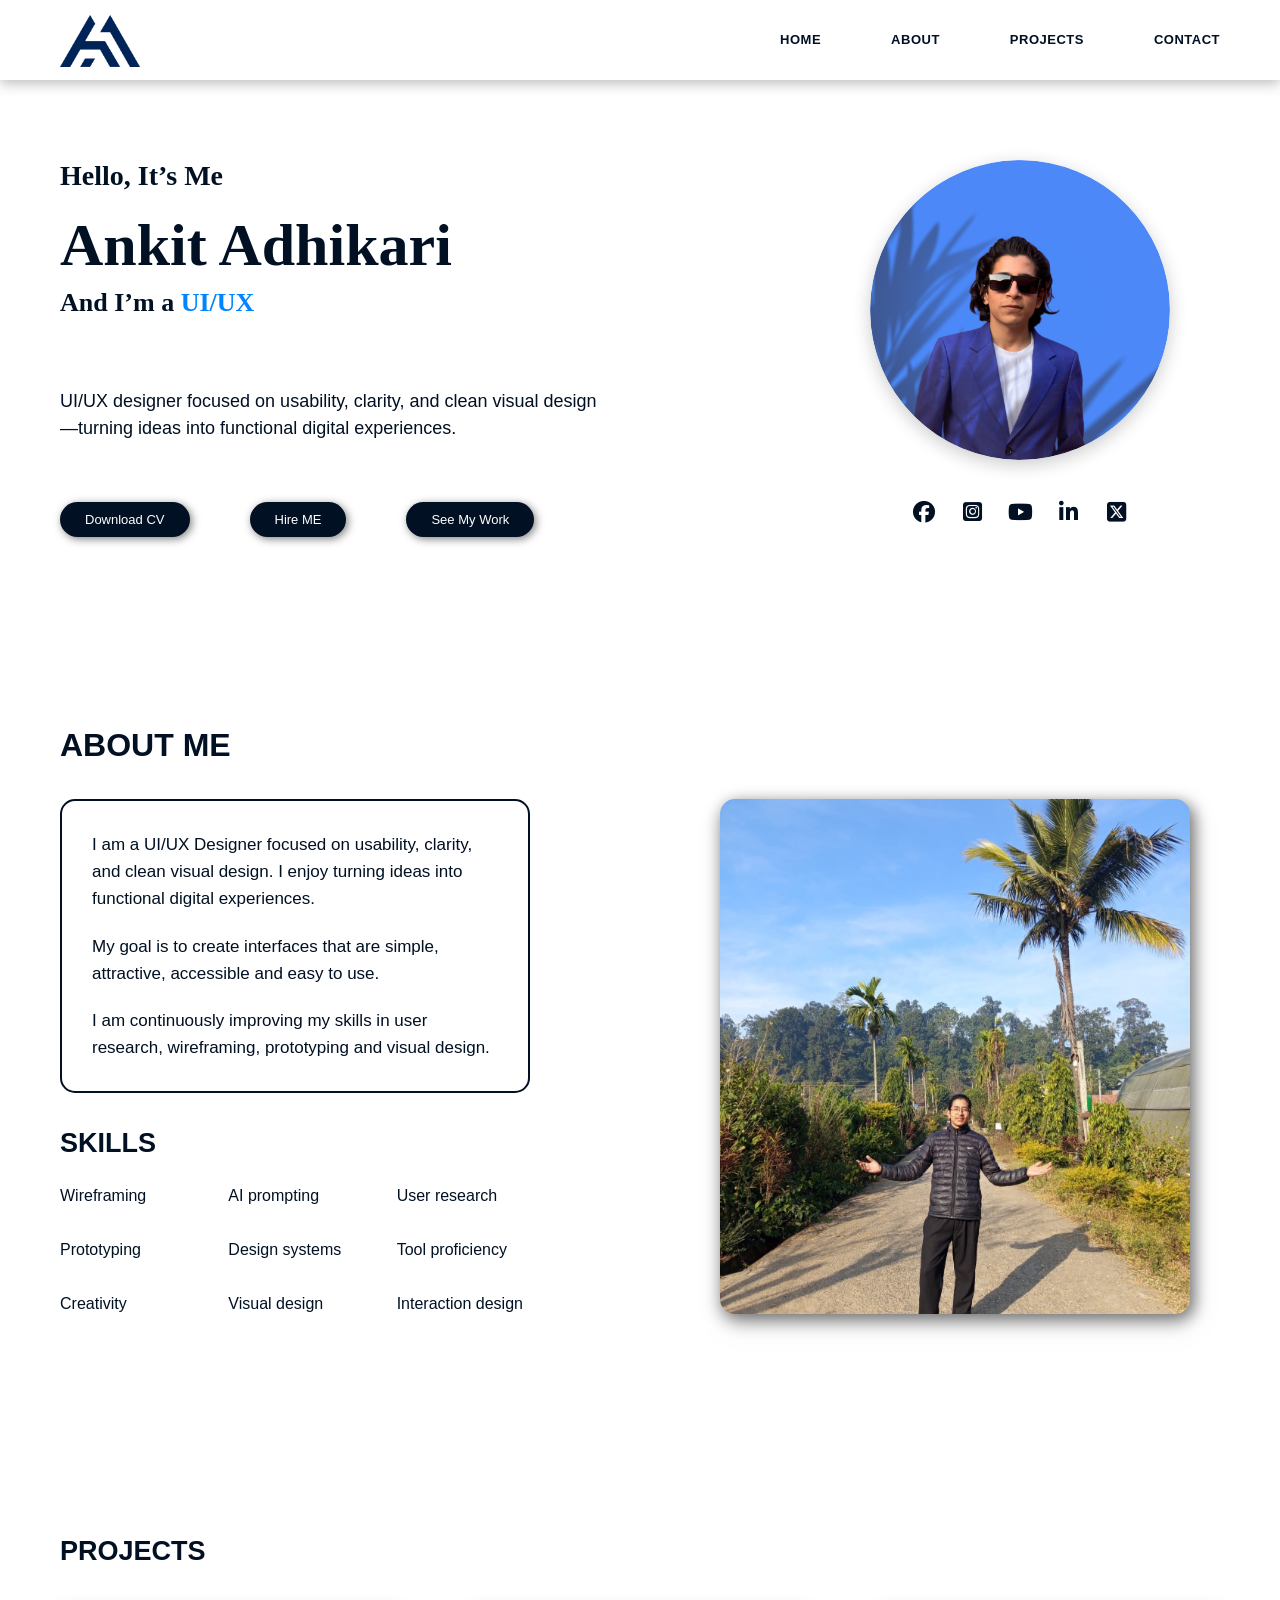
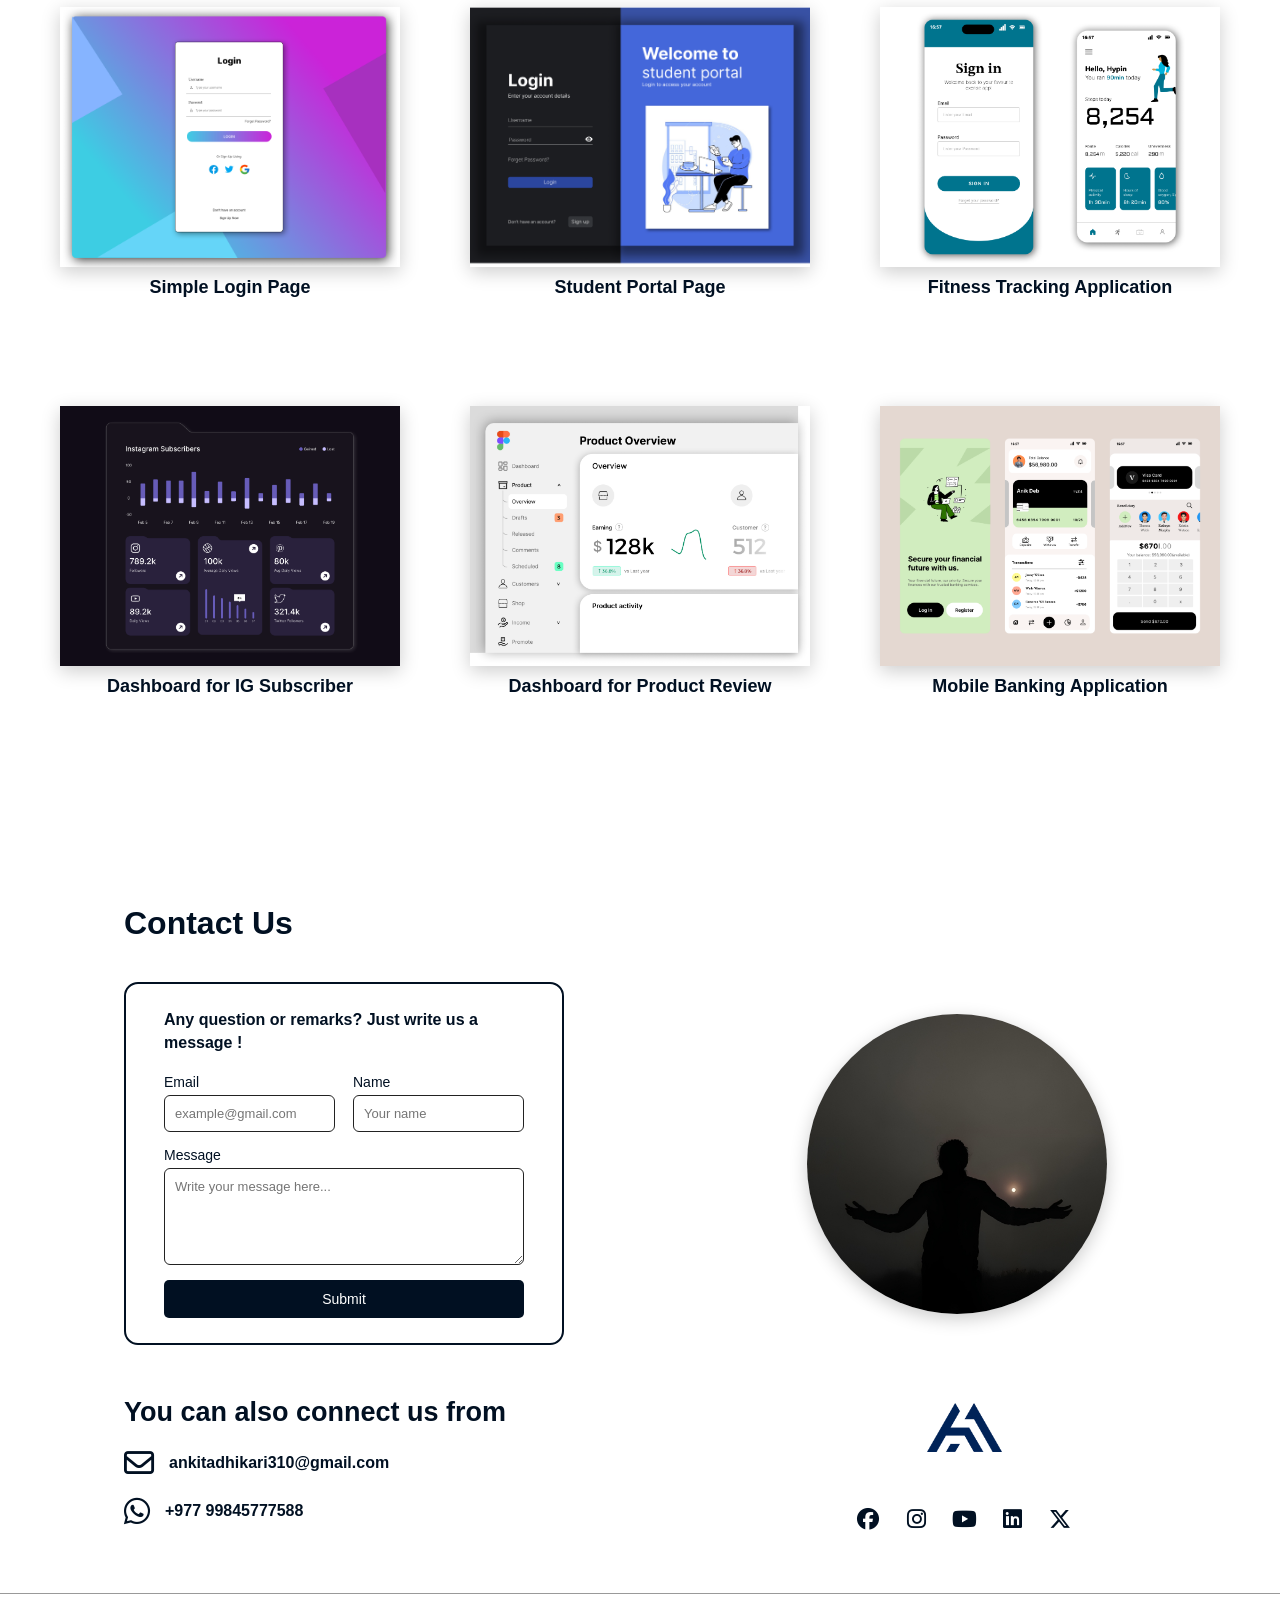
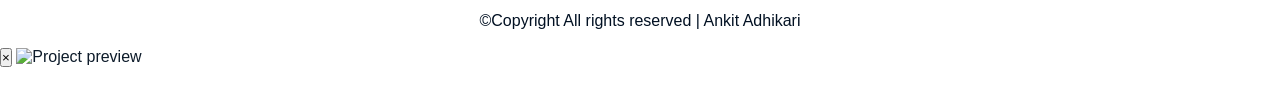
==== commit 0a9c845e: "Update portfolio.html" ====
--- a/portfolio.html
+++ b/portfolio.html
@@ -32,10 +32,12 @@
 </div> 
     <!-- Main Hero Content -->
     <main id="home">
-        <div class="content">
+        <div class="content reveal">
             <h2 class="greeting">Hello, It’s Me</h2>
             <span id="name"><h1 class="name">Ankit Adhikari</h1></span>
-            <h3 class="title">And I’m a <span>UI/UX DESIGNER</span></h3>
+            <h3 class="title">
+    And I’m a <span id="typing-text"></span>
+</h3>
             
             <p class="bio">
                 UI/UX designer focused on usability, clarity, and clean visual design—turning ideas into functional digital experiences.
@@ -53,7 +55,7 @@
             </div>
         </div>
 
-        <div class="image-container">
+        <div class="image-container reveal">
             <!-- Embedded image file reference -->
             <img src="profile.png" alt="Ankit Adhikari">
             <div class="social-icons">
@@ -67,8 +69,8 @@
         </div>
     </main>
 
-      <main>
-        <section class="about-page" id="about">
+      <main id="about">
+        <section class="about-page reveal" >
             <h1 class="page-title">
                 ABOUT ME
             </h1>
@@ -130,8 +132,8 @@
         </section>
     </main>
 
-    <main>
-        <section class="projects-page" id="projects">
+    <main id="projects">
+        <section class="projects-page reveal" >
             <h1 class="page-title">
                 PROJECTS
             </h1>
@@ -139,66 +141,80 @@
                 <!-- PROJECT 1 -->
                 <div class="project-card">
                     <!-- PUT YOUR PROJECT 1 IMAGE HERE -->
+                
                     <img src="prac 1.png"
-                         alt="Mobile Banking Application">
+                         alt="Simple Login Page">
+                
+                    <h2>
+                       Simple Login Page
+                    </h2>
+                </div>
+                <!-- PROJECT 2 -->
+                <div class="project-card">
+                    <!-- PUT YOUR PROJECT 2 IMAGE HERE -->
+                    
+                        <img src="prac 2.png"
+                         alt="Student Portal Page">
+                    
+                    <h2>
+                       Student Portal Page
+                    </h2>
+                </div>
+
+                <!-- PROJECT 3 -->
+                <div class="project-card">
+                    <!-- PUT YOUR PROJECT 3 IMAGE HERE -->
+                  
+                        <img src="prac 3.png"
+                         alt="Fitness Tracking Application">
+                    
+                    <h2>
+                        Fitness Tracking Application
+                    </h2>
+                </div>
+
+                <!-- PROJECT 4 -->
+                <div class="project-card">
+                    <!-- PUT YOUR PROJECT 4 IMAGE HERE -->
+                    
+                        <img src="prac 4.png"
+                         alt="Dashboard for IG Subscriber">
+                    
+                    <h2>
+                        Dashboard for IG Subscriber
+                    </h2>
+                </div>
+
+                <!-- PROJECT 5 -->
+                <div class="project-card">
+                    <!-- PUT YOUR PROJECT 5 IMAGE HERE -->
+                  
+                    <img src="prac 5.png"
+                         alt=" Dashboard for Product Review">
+                   
+                    <h2> 
+                        Dashboard for Product Review
+                        
+                    </h2>
+                </div>
+
+                <!-- PROJECT 6 -->
+                <div class="project-card">
+                    <!-- PUT YOUR PROJECT 6 IMAGE HERE -->
+                   
+                        <img src="prac 6.png"
+                         alt=" Mobile Banking Application">
+                    
                     <h2>
                         Mobile Banking Application
-                    </h2>
-                </div>
-                <!-- PROJECT 2 -->
-                <div class="project-card">
-                    <!-- PUT YOUR PROJECT 2 IMAGE HERE -->
-                    <img src="prac 2.png"
-                         alt="Simple Login Page">
-                    <h2>
-                        Simple Login Page
-                    </h2>
-                </div>
-
-                <!-- PROJECT 3 -->
-                <div class="project-card">
-                    <!-- PUT YOUR PROJECT 3 IMAGE HERE -->
-                    <img src="prac 3.png"
-                         alt="Fitness Tracking Application">
-                    <h2>
-                        Fitness Tracking Application
-                    </h2>
-                </div>
-
-                <!-- PROJECT 4 -->
-                <div class="project-card">
-                    <!-- PUT YOUR PROJECT 4 IMAGE HERE -->
-                    <img src="prac 4.png"
-                         alt="Student Portal">
-                    <h2>
-                        Login page for Student
-                    </h2>
-                </div>
-
-                <!-- PROJECT 5 -->
-                <div class="project-card">
-                    <!-- PUT YOUR PROJECT 5 IMAGE HERE -->
-                    <img src="prac 5.png"
-                         alt="Instagram Subscriber Dashboard">
-                    <h2>
-                        Dashboard for IG Subscriber
-                    </h2>
-                </div>
-
-                <!-- PROJECT 6 -->
-                <div class="project-card">
-                    <!-- PUT YOUR PROJECT 6 IMAGE HERE -->
-                    <img src="prac 6.png"
-                         alt="Product Review Dashboard">
-                    <h2>
-                        Dashboard for Product Review
+                       
                     </h2>
                 </div>
             </div>
         </section>
     </main>
-<main>
-    <section class="contact-page" id="contact">
+<main id="contact">
+    <section class="contact-page reveal" >
 
         <h1 class="contact-title">
             Contact Us
@@ -217,59 +233,51 @@
                     Just write us a message !
                 </h2>
 
-                <form>
-
-                    <div class="form-row">
-
-                        <div class="form-group">
-                            <label for="email">
-                                Email
-                            </label>
-
-                            <input
-                                type="email"
-                                id="email"
-                                placeholder="example@gmail.com"
-                                required>
-                        </div>
-
-
-                        <div class="form-group">
-                            <label for="name">
-                                Name
-                            </label>
-
-                            <input
-                                type="text"
-                                id="name"
-                                placeholder="Your name"
-                                required>
-                        </div>
-
-                    </div>
-
-
-                    <div class="form-group full">
-
-                        <label for="message">
-                            Message
-                        </label>
-
-                        <textarea
-                            id="message"
-                            placeholder="Write your message here..."
-                            rows="5"></textarea>
-
-                    </div>
-
-
-                    <button type="submit">
-                        Submit
-                    </button>
-
-                </form>
-
-            </div>
+                <form id="contactForm">
+
+    <div class="form-row">
+
+        <div class="form-group">
+            <label for="email">Email</label>
+
+            <input
+                type="email"
+                id="email"
+                placeholder="example@gmail.com"
+                required>
+        </div>
+
+        <div class="form-group">
+            <label for="name">Name</label>
+
+            <input
+                type="text"
+                id="name"
+                placeholder="Your name"
+                required>
+        </div>
+
+    </div>
+
+    <div class="form-group full">
+
+        <label for="message">Message</label>
+
+        <textarea
+            id="message"
+            placeholder="Write your message here..."
+            rows="5"
+            required></textarea>
+
+    </div>
+
+    <button type="submit">
+        Submit
+    </button>
+
+</form>
+            </div>
+            
 
 
             <!-- RIGHT SIDE IMAGE -->
@@ -375,6 +383,14 @@
     <footer>
         &copy;Copyright All rights reserved | Ankit Adhikari
     </footer>
-
+<button id="backToTop" aria-label="Back to top">
+    ↑
+</button>
+<div id="lightbox">
+    <button id="closeLightbox">×</button>
+    <img id="lightboxImage" src="" alt="Project preview">
+</div>
+
+<script src="portfolio.js"></script>
 </body>
-</html>+</html>
--- a/portfolio.css
+++ b/portfolio.css
@@ -109,15 +109,17 @@
             margin-bottom: 20px;
         }
 
-        .name {
+      .name {
             font-family: Georgia, 'Times New Roman', Times, serif;
             font-size: 60px;
             font-weight: bold;
             color: #011022;
             line-height: 1.1;
             margin-bottom: 10px;
+            transition: color 0.3s ease, transform 0.3s ease;
         }
         .name:hover{
+            transform: translateY(-5px);
             color: #0084ff;
         }
 
@@ -990,4 +992,4 @@
         width: 220px;
         height: 220px;
     }
-}+}
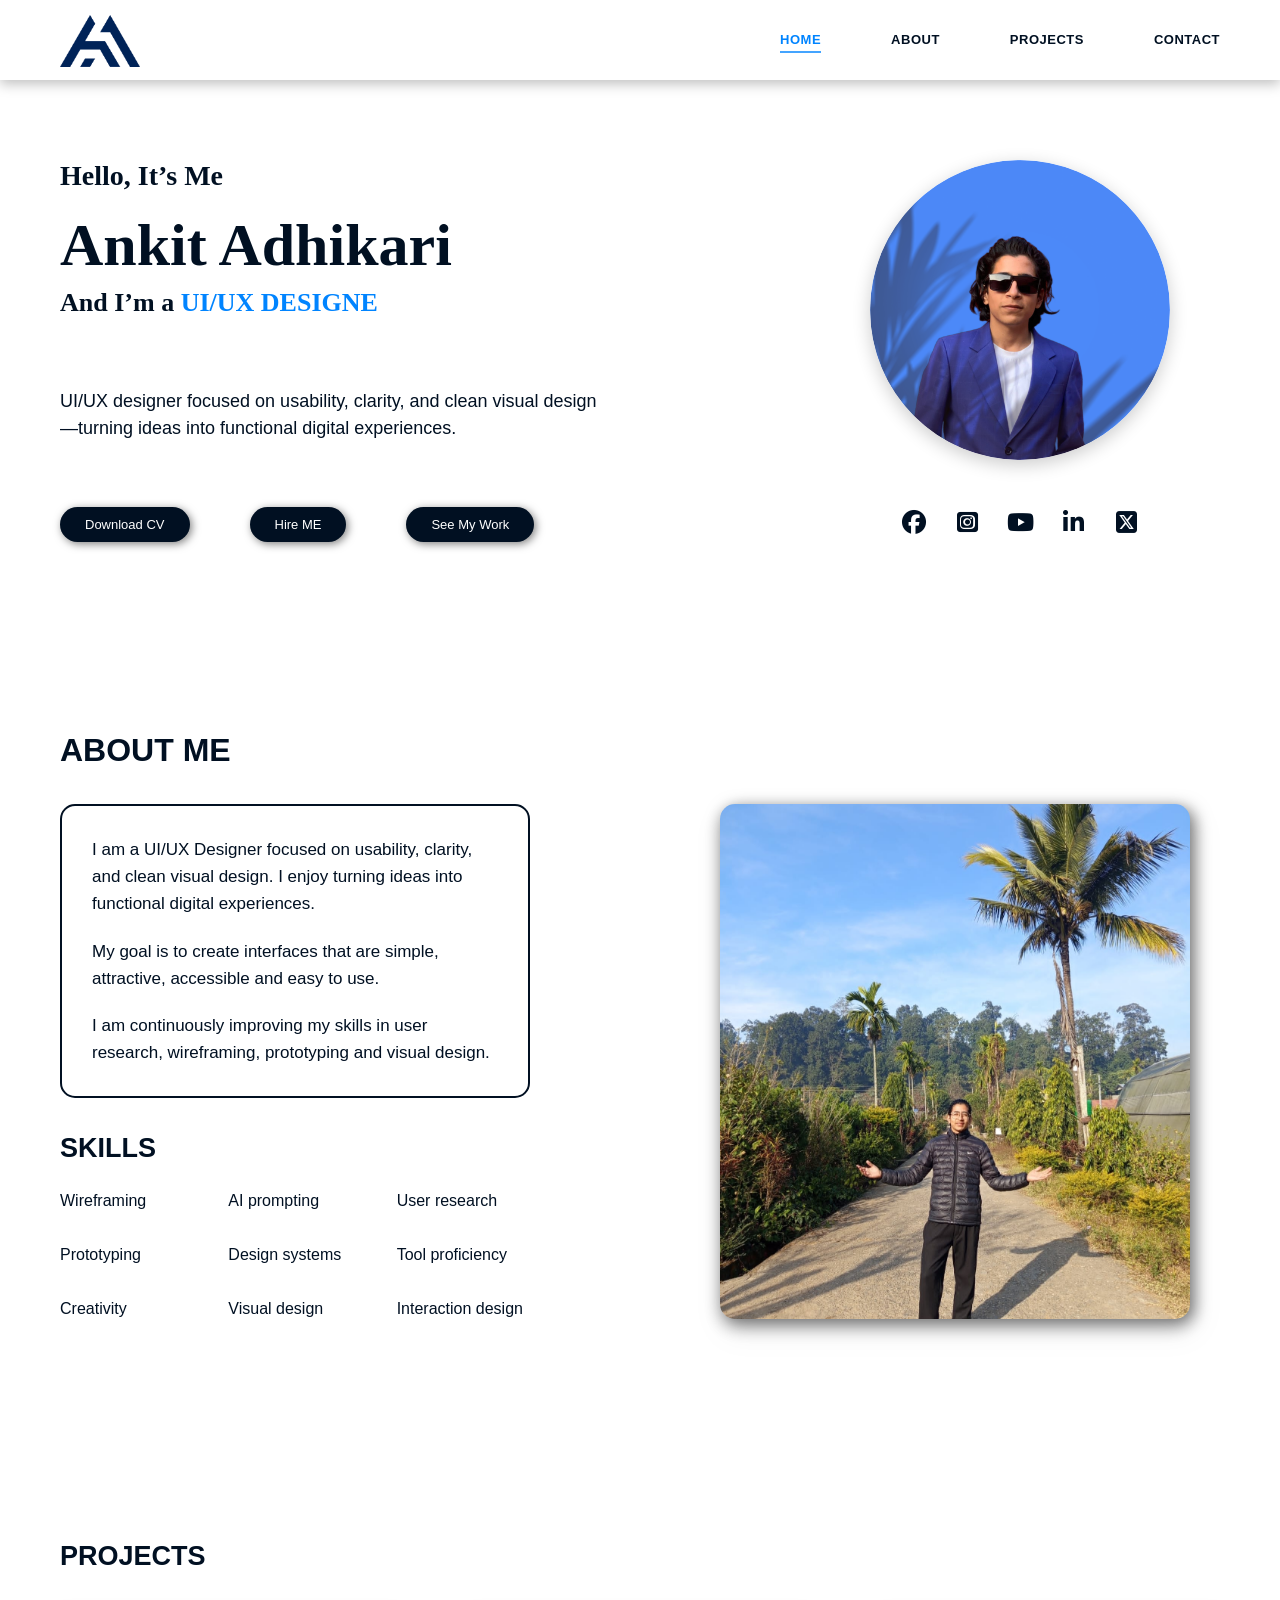
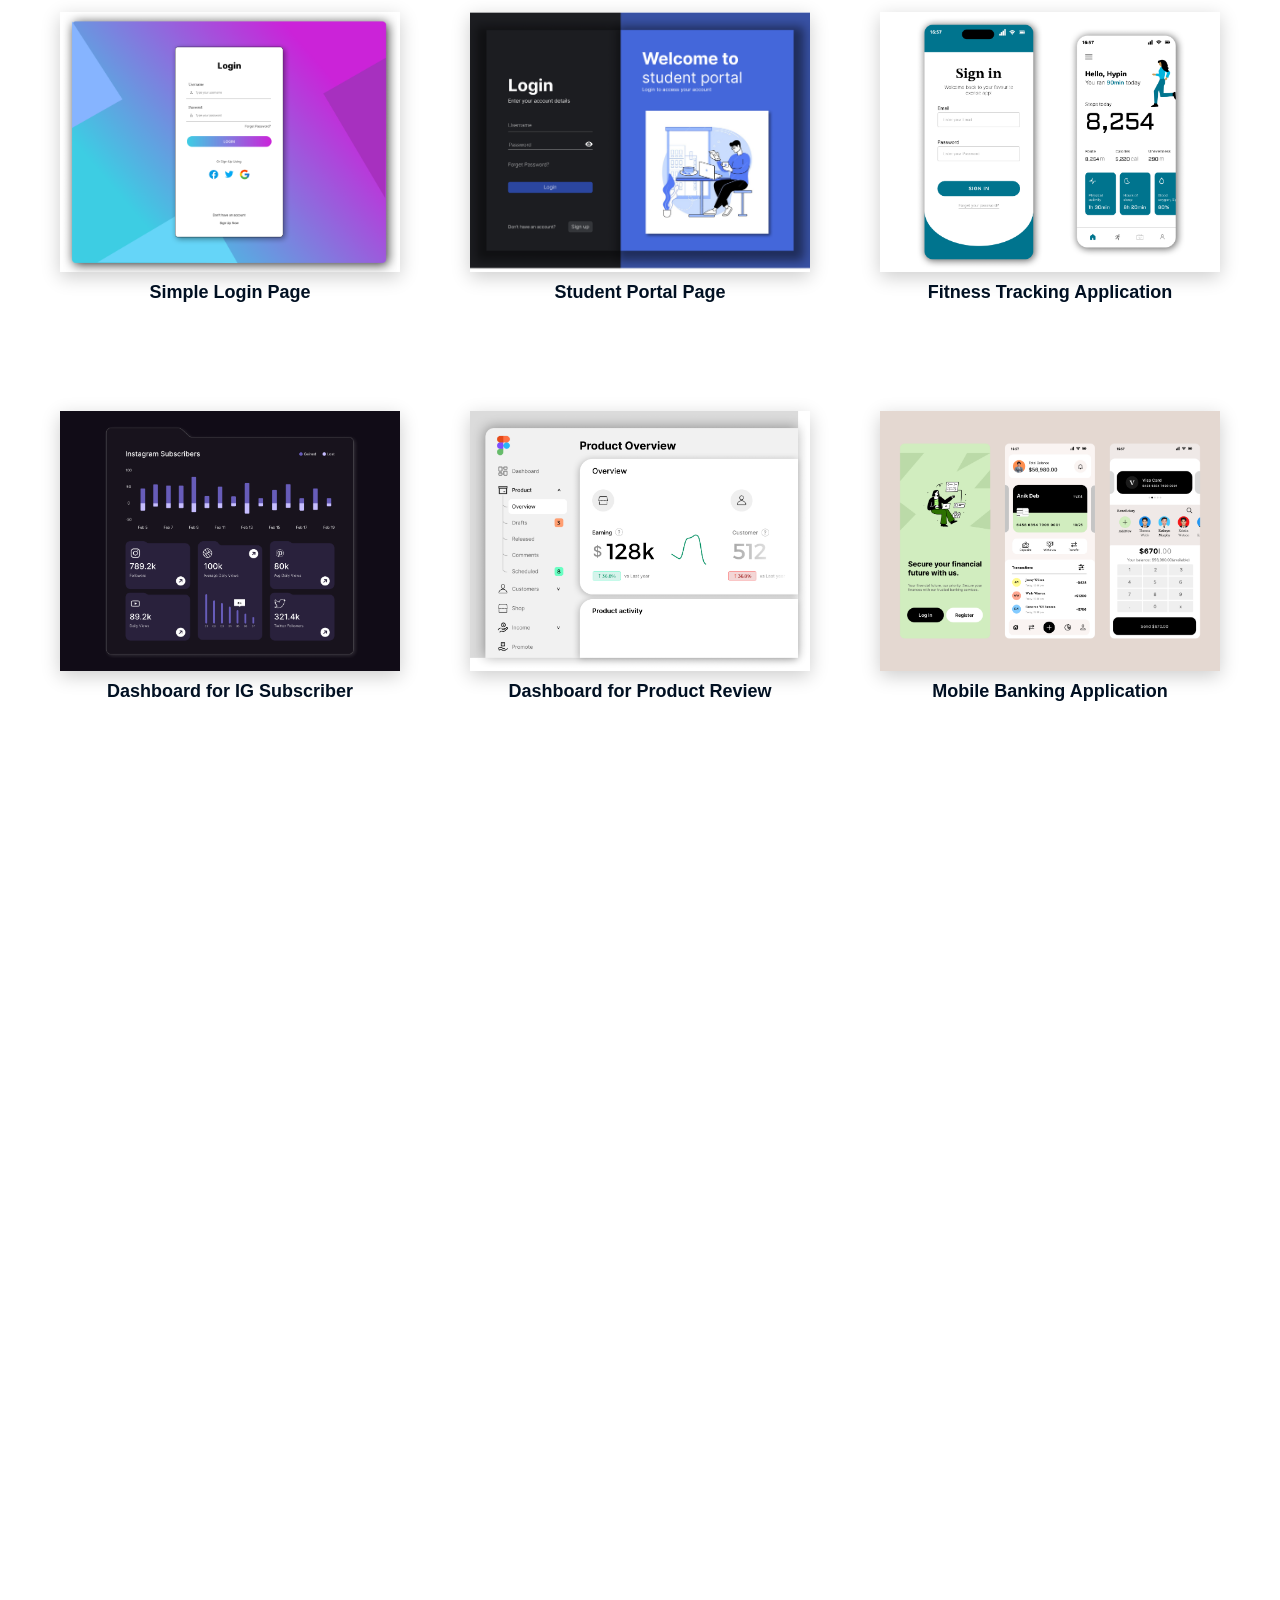
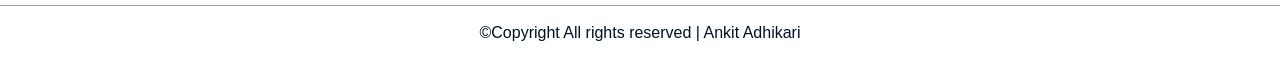
==== commit c873c714: "Update portfolio.html" ====
--- a/portfolio.html
+++ b/portfolio.html
@@ -12,6 +12,7 @@
 
     <!-- Your CSS -->
     <link rel="stylesheet" href="portfolio.css">
+    <link rel="icon" type="image/png" href="profile.png">
 </head>
 <body>
 
--- a/portfolio.css
+++ b/portfolio.css
@@ -12,6 +12,128 @@
 #projects,
 #contact {
     scroll-margin-top: 100px;
+}
+nav a.active {
+    color: #0084ff;
+    position: relative;
+}
+
+nav a.active::after {
+    content: "";
+    position: absolute;
+
+    left: 0;
+    bottom: -6px;
+
+    width: 100%;
+    height: 2px;
+
+    background-color: #44a4ff;
+}
+.reveal {
+    opacity: 0;
+    transform: translateY(40px);
+    transition: opacity 0.8s ease, transform 0.8s ease;
+}
+
+.reveal.show {
+    opacity: 1;
+    transform: translateY(0);
+}
+
+#lightbox {
+    position: fixed;
+    inset: 0;
+
+    background: rgba(0, 0, 0, 0.85);
+
+    display: none;
+    align-items: center;
+    justify-content: center;
+
+    z-index: 10000;
+}
+
+#lightbox img {
+    max-width: 85%;
+    max-height: 85%;
+
+    border-radius: 10px;
+
+    box-shadow: 0 10px 40px rgba(0, 0, 0, 0.6);
+}
+
+#closeLightbox {
+    position: absolute;
+    top: 25px;
+    right: 30px;
+
+    background: none;
+    border: none;
+
+    color: white;
+
+    font-size: 40px;
+
+    cursor: pointer;
+}
+
+#closeLightbox:hover {
+    color: #44a4ff;
+}
+
+
+/* Back to Top Button */
+
+#backToTop {
+    position: fixed;
+    right: 30px;
+    bottom: 30px;
+    width: 50px;
+    height: 50px;
+    border: none;
+    border-radius: 50%;
+    background-color: #fff;
+    color: #000;
+    font-size: 24px;
+    font-weight: bold;
+    cursor: pointer;
+    display: none;
+    align-items: center;
+    justify-content: center;
+      box-shadow: 0 6px 18px rgba(0, 0, 0, 0.45);
+    transition: 
+        background-color 0.3s ease,
+        transform 0.3s ease,
+        box-shadow 0.3s ease;
+}
+
+/* Hover effect */
+#backToTop:hover {
+    background-color: #0084ff;
+    transform: translateY(-5px);
+    color:#fff;
+     box-shadow: 0 9px 22px rgba(0, 0, 0, 0.55);
+}
+#backToTop::after {
+    content: "Back to top";
+    position: absolute;
+     bottom: 40px;
+    transform: translateY(-50%);
+    color: #0084ff;
+    padding: 6px 10px;
+    border-radius: 5px;
+    font-size: 12px;
+    font-weight: 500;
+    white-space: nowrap;
+    opacity: 0;
+    visibility: hidden;
+    transition: opacity 0.2s ease;
+}
+
+#backToTop:hover::after {
+    opacity: 1;
+    visibility: visible;
 }
         body {
             background-color: #ffffff;
@@ -27,17 +149,13 @@
 
         header {
              position: fixed;
-    
     left: 0;
     width: 100%;
     z-index: 1000;
-     
         top:0;
-      
         height: 80px;
         align-items: center;
         padding: 20px 8%; 
-       
         background-color: white;
         box-shadow: 0 4px 12px rgba(0, 0, 0, 0.25);
          }
@@ -109,7 +227,7 @@
             margin-bottom: 20px;
         }
 
-      .name {
+        .name {
             font-family: Georgia, 'Times New Roman', Times, serif;
             font-size: 60px;
             font-weight: bold;
@@ -140,7 +258,7 @@
             font-size: 18px;
             color: #011022;
             line-height: 1.5;
-            margin-bottom: 60px;
+            margin-bottom: 65px;
         }
 
         /* Action Row: Buttons & Social Icons */
@@ -183,7 +301,7 @@
       display: flex;
     justify-content: center;
     align-items: center;
-    gap: 30px;
+    gap: 40px;
     margin-top: 100px;
 }
 
@@ -205,8 +323,6 @@
     color: #0084ff;
     transform: translateY(-3px);
 }
-
-
 
         /* Profile Image Container */
        .image-container {
@@ -223,14 +339,16 @@
 
     margin-right: 50px;
    
+   
 }
 
        .image-container img {
     width: 300px;
     height: 300px;
+    
     border-radius: 50%;
     object-fit: cover;
-     margin-bottom: 20px;
+     margin-bottom: 30px;
      /* Drop shadow like profile picture */
     box-shadow: 0 5px 18px rgba(0, 0, 0, 0.20);
 
@@ -268,15 +386,11 @@
 
 .about-container {
     width: 100%;
-
     display: grid;
-
     /* Left content + right image */
     grid-template-columns: 1fr 1fr;
-
     /* Increase this to push image further right */
     column-gap: 100px;
-
     align-items: stretch;
 }
 
@@ -468,22 +582,18 @@
         padding-top: 40px;
     }
 
-
     .about-page .page-title {
         font-size: 28px;
     }
 
-
     .about-container {
         column-gap: 0;
     }
-
 
     .about-box {
         padding: 25px;
         font-size: 15px;
     }
-
 
     .skills-grid {
         grid-template-columns: 1fr 1fr;
@@ -491,7 +601,6 @@
         row-gap: 22px;
         font-size: 14px;
     }
-
 
     .about-image {
         height: 400px;
@@ -781,13 +890,13 @@
 
 
 .contact-logo img {
-    width: 75px;
-    height: 75px;
+    width: 90px;
+    height: 90px;
     object-fit: contain;
     
 }
 .contact-item i {
-    font-size: 30px;
+    font-size: 40px;
     color: #011022;
     transition: 0.3s ease;
 }
@@ -816,7 +925,7 @@
 
 .social-icons a {
     color: #011022;
-    font-size: 22px;
+    font-size: 30px;
     transition: 0.3s;
 }
 
@@ -854,13 +963,13 @@
 .contact-item {
     display: flex;
     align-items: center;
-    gap: 15px;
+    gap: 20px;
     font-size: 16px;
     font-weight: 600;
 }
 
 .contact-item i {
-    font-size: 30px;
+    font-size: 24px;
     color: #011022;
 }
 
@@ -892,14 +1001,14 @@
 /* LOGO */
 
 .contact-logo {
-    margin: 0 0 18px 0;
+    margin: 0 0 10px 0;
     display: flex;
     justify-content: center;
 }
 
 .contact-logo img {
-    width: 75px;
-    height: 75px;
+    width: 90px;
+    height: 90px;
     object-fit: contain;
     transition: transform 0.3s ease, box-shadow 0.3s ease;
 }
@@ -915,12 +1024,12 @@
 
 .social-icons {
     display: flex;
-    gap: 20px;
+    gap: 25px;
 }
 
 .social-icons a {
     color: #011022;
-    font-size: 22px;
+    font-size: 24px;
     transition: 0.3s ease;
 }
 
